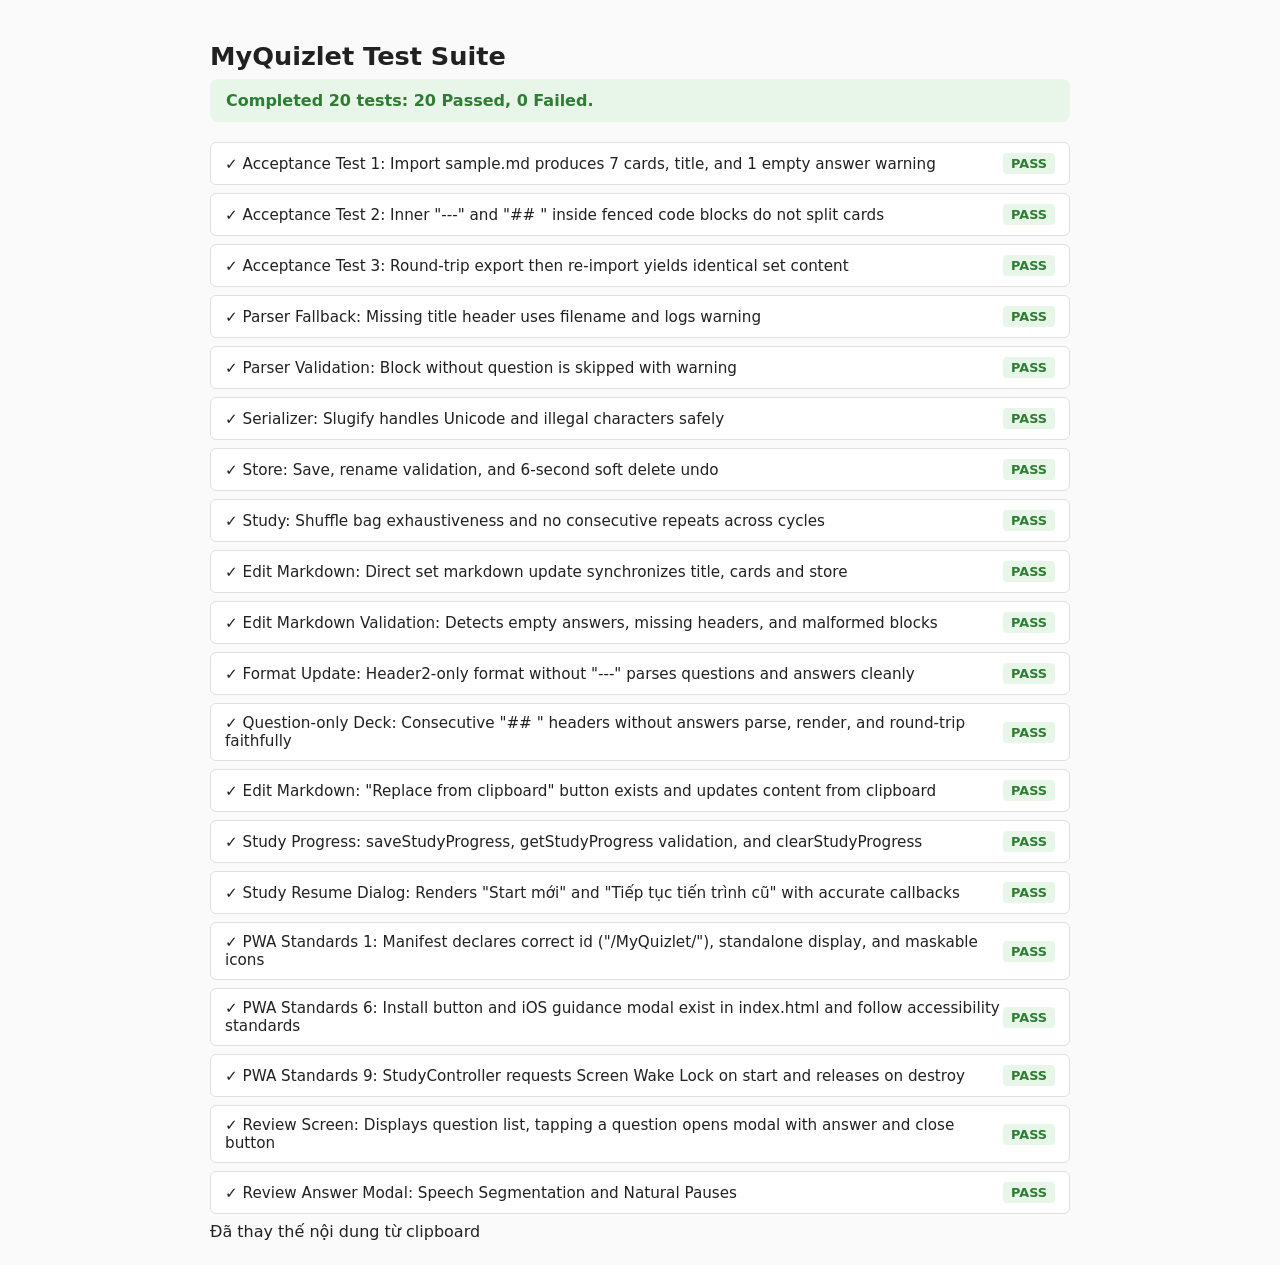
==== tests.html @ 28ef2c7e "feat: add interactive english pronunciation practice tool with web speech api integration" ====
<!DOCTYPE html>
<html lang="en">
<head>
  <meta charset="utf-8" />
  <title>MyQuizlet — Automated Unit & Acceptance Tests</title>
  <style>
    body {
      font-family: system-ui, -apple-system, BlinkMacSystemFont, "Segoe UI", Roboto, sans-serif;
      padding: 24px;
      background: #FAFAFA;
      color: #212121;
      max-width: 860px;
      margin: 0 auto;
    }
    h1 {
      font-size: 1.6rem;
      margin-bottom: 8px;
    }
    .summary {
      padding: 12px 16px;
      border-radius: 8px;
      font-weight: bold;
      margin-bottom: 20px;
    }
    .summary.pass {
      background: #E8F5E9;
      color: #2E7D32;
    }
    .summary.fail {
      background: #FFEBEE;
      color: #C62828;
    }
    .test-case {
      padding: 10px 14px;
      border-radius: 6px;
      background: #FFF;
      border: 1px solid #E0E0E0;
      margin-bottom: 8px;
      display: flex;
      align-items: center;
      justify-content: space-between;
    }
    .test-name {
      font-size: 0.95rem;
    }
    .badge {
      font-size: 0.8rem;
      font-weight: 700;
      padding: 3px 8px;
      border-radius: 4px;
    }
    .badge.pass {
      background: #E8F5E9;
      color: #2E7D32;
    }
    .badge.fail {
      background: #FFEBEE;
      color: #C62828;
    }
    .err-msg {
      color: #C62828;
      font-size: 0.85rem;
      margin-top: 4px;
      font-family: monospace;
    }
  </style>
</head>
<body>
  <h1>MyQuizlet Test Suite</h1>
  <div id="summary" class="summary">Running tests...</div>
  <div id="results"></div>

  <script src="vendor/marked.min.js"></script>
  <script src="vendor/purify.min.js"></script>
  <script src="vendor/highlight.min.js"></script>

  <script type="module">
    import { parseMarkdownSet } from './js/parser.js';
    import { serializeSet, slugify } from './js/serializer.js';
    import { store } from './js/store.js';
    import { renderCardFaceHTML } from './js/render.js';
    import { ui, parseSpeechSegments } from './js/ui.js';
    import { StudyController } from './js/study.js';
    import { App } from './js/main.js';

    const resultsContainer = document.getElementById('results');
    const summaryEl = document.getElementById('summary');
    let passed = 0;
    let failed = 0;

    async function runTest(name, fn) {
      const item = document.createElement('div');
      item.className = 'test-case';
      try {
        await fn();
        passed++;
        item.innerHTML = `<span class="test-name">✓ ${name}</span><span class="badge pass">PASS</span>`;
      } catch (err) {
        failed++;
        console.error(`[FAIL] ${name}:`, err);
        item.innerHTML = `<div><span class="test-name">✗ ${name}</span><div class="err-msg">${err.message}</div></div><span class="badge fail">FAIL</span>`;
      }
      resultsContainer.appendChild(item);
    }

    async function main() {
      // 1. Fetch sample.md
      const resp = await fetch('samples/sample.md');
      const sampleText = await resp.text();

      // Test 1: Acceptance test 1 - sample.md parse count, title, and warning
      await runTest('Acceptance Test 1: Import sample.md produces 7 cards, title, and 1 empty answer warning', () => {
        const { set, warnings } = parseMarkdownSet(sampleText, 'sample.md');
        console.assert(set.title === 'Swift & Web Development Mastery', `Expected title 'Swift & Web Development Mastery', got '${set.title}'`);
        console.assert(set.cards.length === 7, `Expected 7 cards, got ${set.cards.length}`);
        console.assert(warnings.length === 1, `Expected exactly 1 warning, got ${warnings.length}`);
        console.assert(warnings[0].includes('empty answer') || warnings[0].includes('đáp án trống'), `Expected empty answer warning, got ${warnings[0]}`);
      });

      // Test 2: Acceptance test 2 - Fenced code with '---' and '## ' does not split card
      await runTest('Acceptance Test 2: Inner "---" and "## " inside fenced code blocks do not split cards', () => {
        const { set } = parseMarkdownSet(sampleText, 'sample.md');
        const codeCard = set.cards.find(c => c.q.includes('nested separators'));
        console.assert(Boolean(codeCard), 'Could not find card with nested separators');
        console.assert(codeCard.a.includes('```markdown'), 'Answer should contain fenced code block');
        console.assert(codeCard.a.includes('let separator = "---"'), 'Answer should contain code body');
        console.assert(codeCard.a.includes('## not a question'), 'Answer should contain ## not a question inside fence');
      });

      // Test 3: Acceptance test 3 - Round trip parse(serialize(parse(x))) deep equals parse(x)
      await runTest('Acceptance Test 3: Round-trip export then re-import yields identical set content', () => {
        const first = parseMarkdownSet(sampleText, 'sample.md');
        const serialized = serializeSet(first.set);
        const second = parseMarkdownSet(serialized, 'sample.md');

        console.assert(first.set.title === second.set.title, 'Titles must match after round trip');
        console.assert(first.set.cards.length === second.set.cards.length, 'Card counts must match');
        for (let i = 0; i < first.set.cards.length; i++) {
          console.assert(first.set.cards[i].q === second.set.cards[i].q, `Question ${i} mismatch`);
          console.assert(first.set.cards[i].a === second.set.cards[i].a, `Answer ${i} mismatch`);
        }
      });

      // Test 4: Missing title fallback to filename
      await runTest('Parser Fallback: Missing title header uses filename and logs warning', () => {
        const raw = `## Question 1\nAnswer 1\n---`;
        const { set, warnings } = parseMarkdownSet(raw, 'Biology-101.md');
        console.assert(set.title === 'Biology-101', `Expected 'Biology-101', got '${set.title}'`);
        console.assert(warnings.length > 0, 'Should warn about missing title');
      });

      // Test 5: Empty block without question skipped
      await runTest('Parser Validation: Block without question is skipped with warning', () => {
        const raw = `---\n# Test Deck\n---\nJust some random text without question\n---\n## Valid Q\nValid A\n---`;
        const { set, warnings } = parseMarkdownSet(raw);
        console.assert(set.cards.length === 1, `Expected 1 card, got ${set.cards.length}`);
        console.assert(warnings.some(w => w.includes('Skipped') || w.includes('bỏ qua')), 'Should warn about skipped block');
      });

      // Test 6: Slugify safety
      await runTest('Serializer: Slugify handles Unicode and illegal characters safely', () => {
        const slug = slugify('Ôn tập Swift / iOS : Level 1?');
        console.assert(!/[\\/:*?"<>|]/.test(slug), 'Slug must not contain illegal chars');
        console.assert(slug.includes('Ôn-tập-Swift'), `Slug expected Unicode support, got ${slug}`);
      });

      // Test 7: Store save, rename, and delete with undo
      await runTest('Store: Save, rename validation, and 6-second soft delete undo', () => {
        const testSet = {
          id: 'test-set-123',
          title: 'Initial Title',
          allowAnswer: true,
          cards: [{ id: 'c1', q: 'Q1', a: 'A1' }]
        };
        store.saveSet(testSet);
        const retrieved = store.getSet('test-set-123');
        console.assert(retrieved && retrieved.title === 'Initial Title', 'Save set failed');

        // Rename
        store.renameSet('test-set-123', 'Updated Title');
        console.assert(store.getSet('test-set-123').title === 'Updated Title', 'Rename failed');

        // Rename validation (empty rejected)
        let rejected = false;
        try {
          store.renameSet('test-set-123', '   ');
        } catch {
          rejected = true;
        }
        console.assert(rejected, 'Empty title should be rejected');

        // Delete with undo
        const delRes = store.deleteSet('test-set-123');
        console.assert(!store.getSet('test-set-123'), 'Set should be deleted from storage');
        const restored = store.undoDelete();
        console.assert(restored && restored.id === 'test-set-123', 'Undo delete should restore set');
        console.assert(Boolean(store.getSet('test-set-123')), 'Restored set must exist in storage');

        // Cleanup
        store.deleteSet('test-set-123');
        delRes.cancelUndo();
      });

      // Test 8: Shuffle bag logic (all cards seen before repeat)
      await runTest('Study: Shuffle bag exhaustiveness and no consecutive repeats across cycles', () => {
        const n = 5;
        const indices = Array.from({ length: n }, (_, i) => i);
        const seen = new Set();
        // simulate bag
        const bag = [...indices];
        for (let i = 0; i < n; i++) {
          const card = bag.pop();
          seen.add(card);
        }
        console.assert(seen.size === n, 'All cards must be drawn in one cycle');
      });

      // Test 9: Edit Full Set Markdown Workflow
      await runTest('Edit Markdown: Direct set markdown update synchronizes title, cards and store', () => {
        const setId = 'test-edit-md-set';
        const initialSet = {
          id: setId,
          title: 'Initial Subject',
          allowAnswer: true,
          cards: [
            { id: 'c1', q: 'Original Q1', a: 'Original A1' },
            { id: 'c2', q: 'Original Q2', a: 'Original A2' }
          ]
        };
        store.saveSet(initialSet);

        // 1. Serialize current set to Markdown
        const exportedMd = serializeSet(initialSet);
        console.assert(exportedMd.includes('# Initial Subject'), 'Serialized Markdown must contain initial title');

        // 2. User edits markdown: changes title, modifies Q1, adds Q3 with code fence
        const editedMd = exportedMd
          .replace('# Initial Subject', '# Advanced Algorithms')
          .replace('Original Q1', 'Updated Graph Q1')
          + `\n## New DFS Question\n\n\`\`\`swift\nfunc dfs() {}\n\`\`\`\n---`;

        // 3. Parse updated markdown
        const { set: parsed, warnings } = parseMarkdownSet(editedMd, initialSet.title);
        console.assert(parsed.title === 'Advanced Algorithms', `Expected title 'Advanced Algorithms', got '${parsed.title}'`);
        console.assert(parsed.cards.length === 3, `Expected 3 cards after editing, got ${parsed.cards.length}`);

        // 4. Save back into store
        const targetSet = store.getSet(setId);
        targetSet.title = parsed.title;
        targetSet.cards = parsed.cards;
        targetSet.updatedAt = Date.now();
        store.saveSet(targetSet);

        // 5. Verify store state
        const stored = store.getSet(setId);
        console.assert(stored.title === 'Advanced Algorithms', 'Stored title must match edited title');
        console.assert(stored.cards.length === 3, 'Stored card count must match edited count');
        console.assert(stored.cards[0].q === 'Updated Graph Q1', 'First question must be updated');
        console.assert(stored.cards[2].q === 'New DFS Question', 'Third question must be present');
        console.assert(stored.cards[2].a.includes('```swift'), 'Third card answer must preserve code block');

        // Cleanup
        store.deleteSet(setId);
      });

      // Test 10: Edit Markdown live validation & warnings
      await runTest('Edit Markdown Validation: Detects empty answers, missing headers, and malformed blocks', () => {
        const malformedMd = `---\n# Incomplete Set\n---\n## Question with empty answer\n\n---\nBlock without question\n---`;
        const { set: parsed, warnings } = parseMarkdownSet(malformedMd);
        console.assert(parsed.cards.length === 1, 'Only 1 valid card should be recognized');
        console.assert(warnings.length >= 2, `Expected at least 2 warnings, got ${warnings.length}`);
        console.assert(warnings.some(w => w.includes('empty answer') || w.includes('đáp án trống')), 'Warning for empty answer expected');
        console.assert(warnings.some(w => w.includes('Skipped') || w.includes('bỏ qua')), 'Warning for skipped block expected');
      });

      // Test 11: Header2-only format without '---' card separators
      await runTest('Format Update: Header2-only format without "---" parses questions and answers cleanly', () => {
        const noDashesMd = `# Vocabulary Deck

## Ephemeral
Lasting for a very short time.

## Serendipity
The occurrence of events by chance in a happy or beneficial way.

## Code Example
Here is how to write Markdown:
\`\`\`markdown
## Not a question
Just code
\`\`\`

## Ubiquitous
Present, appearing, or found everywhere.`;

        const { set, warnings } = parseMarkdownSet(noDashesMd);
        console.assert(set.title === 'Vocabulary Deck', `Expected 'Vocabulary Deck', got '${set.title}'`);
        console.assert(set.cards.length === 4, `Expected 4 cards, got ${set.cards.length}`);
        console.assert(set.cards[0].q === 'Ephemeral', `Expected 'Ephemeral', got '${set.cards[0].q}'`);
        console.assert(set.cards[0].a === 'Lasting for a very short time.', `Unexpected answer 0: '${set.cards[0].a}'`);
        console.assert(set.cards[2].q === 'Code Example', `Expected 'Code Example', got '${set.cards[2].q}'`);
        console.assert(set.cards[2].a.includes('## Not a question'), 'Code block should preserve inner ##');
        console.assert(set.cards[3].q === 'Ubiquitous', `Expected 'Ubiquitous', got '${set.cards[3].q}'`);
        console.assert(warnings.length === 0, `Expected 0 warnings, got ${warnings.length}`);

        // Also test serializeSet on this deck
        const exported = serializeSet(set);
        console.assert(!exported.includes('---'), 'Exported markdown must not contain "---" separators');
        console.assert(exported.includes('# Vocabulary Deck'), 'Exported markdown must contain title');
        console.assert(exported.includes('## Ephemeral'), 'Exported markdown must contain questions');
      });

      // Test 12: Header2-only questions without pre-existing answers
      await runTest('Question-only Deck: Consecutive "## " headers without answers parse, render, and round-trip faithfully', () => {
        const questionOnlyMd = `# Technical Interview Checklist

## What is the event loop in JavaScript?
## How does prototypal inheritance differ from classical inheritance?
## Explain Closures and provide a memory leak scenario
## What are Microtasks vs Macrotasks?
## What is the Virtual DOM and how does reconciliation work?`;

        const { set, warnings } = parseMarkdownSet(questionOnlyMd, 'Tech-Interview.md');
        console.assert(set.title === 'Technical Interview Checklist', `Expected title 'Technical Interview Checklist', got '${set.title}'`);
        console.assert(set.cards.length === 5, `Expected 5 cards, got ${set.cards.length}`);
        
        // All cards should have q populated and a === ''
        for (let i = 0; i < set.cards.length; i++) {
          console.assert(Boolean(set.cards[i].q), `Card ${i} should have a question`);
          console.assert(set.cards[i].a === '', `Card ${i} should have an empty answer string`);
        }
        console.assert(warnings.length === 5, `Expected 5 informational empty-answer warnings, got ${warnings.length}`);

        // Verify face rendering
        const frontHtml = renderCardFaceHTML(set.cards[0], 'q');
        console.assert(frontHtml.includes('event loop'), 'Front face must contain question content');

        const backHtml = renderCardFaceHTML(set.cards[0], 'a');
        console.assert(backHtml.includes('empty-answer-placeholder'), 'Back face must render placeholder container');
        console.assert(backHtml.includes('empty-answer-title'), 'Back face must render placeholder title');

        // Verify serialization round-trip
        const exported = serializeSet(set);
        console.assert(exported.includes('# Technical Interview Checklist'), 'Exported markdown must contain deck title');
        console.assert(exported.includes('## What is the event loop in JavaScript?'), 'Exported markdown must contain card 1');
        console.assert(exported.includes('## What are Microtasks vs Macrotasks?'), 'Exported markdown must contain card 4');

        const reimported = parseMarkdownSet(exported, 'Tech-Interview.md');
        console.assert(reimported.set.cards.length === 5, `Round-trip card count should be 5, got ${reimported.set.cards.length}`);
        for (let i = 0; i < 5; i++) {
          console.assert(reimported.set.cards[i].q === set.cards[i].q, `Question ${i} mismatch after round-trip`);
          console.assert(reimported.set.cards[i].a === '', `Answer ${i} should remain empty after round-trip`);
        }

        // Verify storage
        store.saveSet(set);
        const stored = store.getSet(set.id);
        console.assert(stored && stored.cards.length === 5, 'Stored set must contain all 5 question-only cards');
        store.deleteSet(set.id);
      });

      // Test 13: Edit Markdown Dialog 'Replace from clipboard' button test
      await runTest('Edit Markdown: "Replace from clipboard" button exists and updates content from clipboard', async () => {
        const testSet = {
          id: 'test-clipboard-set',
          title: 'Initial Title',
          cards: [{ id: 'c1', q: 'Initial Question', a: 'Initial Answer' }]
        };

        // Mock navigator.clipboard
        const originalClipboard = navigator.clipboard;
        const clipboardMockText = `# New Clipboard Deck\n\n## Clipboard Q1\nClipboard A1\n\n## Clipboard Q2\nClipboard A2`;
        Object.defineProperty(navigator, 'clipboard', {
          value: {
            readText: async () => clipboardMockText
          },
          configurable: true,
          writable: true
        });

        ui.showEditMarkdownDialog({
          set: testSet,
          onSave: () => {}
        });

        const dialog = document.querySelector('.edit-markdown-dialog');
        console.assert(Boolean(dialog), 'Dialog should be appended to body');

        const clipboardBtn = dialog.querySelector('#edit-md-btn-clipboard');
        console.assert(Boolean(clipboardBtn), 'Replace from clipboard button must exist');
        console.assert(clipboardBtn.textContent.includes('Replace from clipboard'), 'Button text must contain "Replace from clipboard"');

        const textarea = dialog.querySelector('#edit-md-textarea');
        console.assert(textarea.value.includes('Initial Question'), 'Initial content must be present in textarea');

        // Click clipboard button
        clipboardBtn.click();

        // Wait a tick for async readText
        await new Promise(resolve => setTimeout(resolve, 60));

        console.assert(textarea.value === clipboardMockText, 'Textarea value should be replaced with clipboard content');

        const countChip = dialog.querySelector('#edit-md-count-chip');
        console.assert(countChip.textContent.includes('2'), `Count chip should show 2 cards, got: ${countChip.textContent}`);

        // Cleanup dialog
        dialog.querySelector('#edit-md-close-btn').click();

        // Restore clipboard
        Object.defineProperty(navigator, 'clipboard', {
          value: originalClipboard,
          configurable: true,
          writable: true
        });
      });

      // Test 14: Study Progress Store Persistence
      await runTest('Study Progress: saveStudyProgress, getStudyProgress validation, and clearStudyProgress', () => {
        const testSet = {
          id: 'test-progress-store-set',
          title: 'Store Progress Deck',
          cards: [
            { id: '1', q: 'Q1', a: 'A1' },
            { id: '2', q: 'Q2', a: 'A2' },
            { id: '3', q: 'Q3', a: 'A3' },
            { id: '4', q: 'Q4', a: 'A4' },
            { id: '5', q: 'Q5', a: 'A5' }
          ]
        };
        store.saveSet(testSet);

        const progress = {
          cardOrder: [4, 2, 0, 1, 3],
          currentIndex: 2,
          totalCards: 5
        };
        store.saveStudyProgress(testSet.id, progress);

        const loaded = store.getStudyProgress(testSet.id);
        console.assert(Boolean(loaded), 'Saved progress must be retrieved from store');
        console.assert(loaded.currentIndex === 2, `Expected currentIndex 2, got ${loaded.currentIndex}`);
        console.assert(loaded.totalCards === 5, `Expected totalCards 5, got ${loaded.totalCards}`);
        console.assert(JSON.stringify(loaded.cardOrder) === JSON.stringify([4, 2, 0, 1, 3]), 'Card order must match exactly');

        // Test invalidation when set card count is altered
        const modifiedSet = { ...testSet, cards: [...testSet.cards, { id: '6', q: 'Q6', a: 'A6' }] };
        store.saveSet(modifiedSet);
        const outOfSync = store.getStudyProgress(testSet.id);
        console.assert(outOfSync === null, 'Out of sync progress must be automatically invalidated and return null');

        // Re-save with 5 cards and test clearStudyProgress
        store.saveSet(testSet);
        store.saveStudyProgress(testSet.id, progress);
        store.clearStudyProgress(testSet.id);
        console.assert(store.getStudyProgress(testSet.id) === null, 'Cleared progress must return null');

        store.deleteSet(testSet.id);
      });

      // Test 15: Study Resume Dialog and Controller State Restoration
      await runTest('Study Resume Dialog: Renders "Start mới" and "Tiếp tục tiến trình cũ" with accurate callbacks', async () => {
        const testSet = {
          id: 'test-resume-dialog-set',
          title: 'Resume Dialog Test Deck',
          cards: Array.from({ length: 10 }, (_, i) => ({ id: `card-${i}`, q: `Question ${i + 1}`, a: `Answer ${i + 1}` }))
        };
        store.saveSet(testSet);

        const savedProgress = {
          cardOrder: [9, 8, 7, 6, 5, 4, 3, 2, 1, 0],
          currentIndex: 4, // 5th card seen (5/10)
          totalCards: 10
        };
        store.saveStudyProgress(testSet.id, savedProgress);

        let resumeCalled = false;
        let restartCalled = false;

        ui.showStudyResumeDialog({
          set: testSet,
          progress: savedProgress,
          onResume: () => { resumeCalled = true; },
          onRestart: () => { restartCalled = true; },
          onCancel: () => {}
        });

        const dialog = document.querySelector('.study-resume-dialog');
        console.assert(Boolean(dialog), 'Study resume dialog should be rendered in DOM');

        const continueBtn = dialog.querySelector('#resume-btn-continue');
        const restartBtn = dialog.querySelector('#resume-btn-restart');
        console.assert(Boolean(continueBtn), 'Continue previous progress button must exist');
        console.assert(Boolean(restartBtn), 'Start fresh button must exist');

        console.assert(continueBtn.textContent.includes('5/10') || continueBtn.textContent.includes('5 / 10'), `Continue button must include "5/10", got: ${continueBtn.textContent}`);
        console.assert(restartBtn.textContent.includes('Start mới') || restartBtn.textContent.includes('Start new'), `Restart button must include "Start mới", got: ${restartBtn.textContent}`);

        // Click continue button
        continueBtn.click();
        console.assert(resumeCalled === true, 'onResume callback must be fired when clicking continue');

        // Verify StudyController restores exact state when resume: true
        const dummyContainer = document.createElement('div');
        const controller = new StudyController({
          container: dummyContainer,
          onBack: () => {},
          onShowSnackbar: () => {}
        });

        controller.start(testSet.id, { resume: true });
        console.assert(controller.currentIndex === 4, `Controller currentIndex should be 4, got ${controller.currentIndex}`);
        console.assert(controller.cardOrder[4] === 5, `Controller cardOrder at index 4 should be 5, got ${controller.cardOrder[4]}`);

        controller.destroy();
        store.deleteSet(testSet.id);
      });

      // Test 16: PWA Standard 1 - Web App Manifest Specification
      await runTest('PWA Standards 1: Manifest declares correct id ("/MyQuizlet/"), standalone display, and maskable icons', async () => {
        const resp = await fetch('manifest.webmanifest');
        const manifest = await resp.json();
        console.assert(manifest.id === '/MyQuizlet/', `Expected manifest.id '/MyQuizlet/', got '${manifest.id}'`);
        console.assert(manifest.display === 'standalone', `Expected display 'standalone', got '${manifest.display}'`);
        console.assert(manifest.scope === './', `Expected scope './', got '${manifest.scope}'`);
        console.assert(manifest.orientation === 'portrait', `Expected orientation 'portrait', got '${manifest.orientation}'`);
        const hasMaskable = manifest.icons.some(i => i.purpose && i.purpose.includes('maskable'));
        console.assert(hasMaskable, 'Manifest must contain at least one maskable icon');
      });

      // Test 17: PWA Standard 6 - Install Button & iOS Safari Guidance Modal Pattern
      await runTest('PWA Standards 6: Install button and iOS guidance modal exist in index.html and follow accessibility standards', async () => {
        const resp = await fetch('index.html');
        const htmlText = await resp.text();
        const doc = new DOMParser().parseFromString(htmlText, 'text/html');

        const btnInstall = doc.getElementById('btnInstall');
        console.assert(Boolean(btnInstall), 'Install button #btnInstall must exist in index.html');
        console.assert(btnInstall.classList.contains('hidden'), 'Install button must have "hidden" class by default in index.html');

        const iosModal = doc.getElementById('iosInstallModal');
        console.assert(Boolean(iosModal), 'iOS install modal #iosInstallModal must exist in index.html');
        console.assert(iosModal.getAttribute('role') === 'dialog', 'iOS modal must have role="dialog"');
        console.assert(iosModal.getAttribute('aria-modal') === 'true', 'iOS modal must have aria-modal="true"');

        const btnClose = doc.getElementById('btnCloseIosModal');
        const btnGotIt = doc.getElementById('btnGotItIos');
        console.assert(Boolean(btnClose), 'Close button #btnCloseIosModal must exist in index.html');
        console.assert(Boolean(btnGotIt), 'Got it button #btnGotItIos must exist in index.html');
      });

      // Test 18: PWA Standard 9 - Screen Wake Lock API in Study Controller
      await runTest('PWA Standards 9: StudyController requests Screen Wake Lock on start and releases on destroy', async () => {
        let wakeLockRequested = false;
        let wakeLockReleased = false;

        const originalWakeLock = navigator.wakeLock;
        Object.defineProperty(navigator, 'wakeLock', {
          value: {
            request: async (type) => {
              if (type === 'screen') wakeLockRequested = true;
              return {
                release: async () => {
                  wakeLockReleased = true;
                },
                addEventListener: () => {}
              };
            }
          },
          configurable: true,
          writable: true
        });

        const testSet = {
          id: 'test-wake-lock-set',
          title: 'Wake Lock Deck',
          cards: [{ id: '1', q: 'Q1', a: 'A1' }]
        };
        store.saveSet(testSet);

        const dummyContainer = document.createElement('div');
        const controller = new StudyController({
          container: dummyContainer,
          onBack: () => {},
          onShowSnackbar: () => {}
        });

        controller.start(testSet.id);
        console.assert(wakeLockRequested === true, 'StudyController must request Screen Wake Lock on start');

        controller.destroy();
        console.assert(wakeLockReleased === true, 'StudyController must release Screen Wake Lock on destroy');

        store.deleteSet(testSet.id);

        Object.defineProperty(navigator, 'wakeLock', {
          value: originalWakeLock,
          configurable: true,
          writable: true
        });
      });

      // Test 19: Review Screen Question Modal Behavior
      await runTest('Review Screen: Displays question list, tapping a question opens modal with answer and close button', async () => {
        const testReviewSet = {
          id: 'test-review-set-modal',
          title: 'Review Modal Deck',
          cards: [
            { id: 'rev-c1', q: 'Câu hỏi 1?', a: 'Đáp án chi tiết 1' },
            { id: 'rev-c2', q: 'Câu hỏi 2?', a: 'Đáp án chi tiết 2' },
            { id: 'rev-c3', q: 'Câu hỏi 3?', a: 'Đáp án chi tiết 3' }
          ]
        };
        store.saveSet(testReviewSet);

        // Render review using App
        const app = new App();
        app.mainContainer = document.createElement('main');
        app.appBar = document.createElement('header');
        app.appBar.innerHTML = `
          <button id="app-back-btn"></button>
          <span id="app-title"></span>
        `;
        document.body.appendChild(app.mainContainer);

        app.renderReview(testReviewSet.id);

        const items = app.mainContainer.querySelectorAll('.review-question-item');
        console.assert(items.length === 3, `Expected 3 review items, found ${items.length}`);

        // Verify sequence number and eye icon are removed from question item
        console.assert(items[0].querySelector('.review-q-num') === null, 'Question item should not have sequence number');
        console.assert(items[0].querySelector('.review-q-action') === null, 'Question item should not have eye icon action');
        console.assert(items[0].querySelector('svg') === null, 'Question item should not have any svg eye icon');

        // Verify review study button exists, has icon, and only has icon (no text)
        const studyBtn = app.mainContainer.querySelector('#review-study-btn');
        console.assert(Boolean(studyBtn), 'Review screen must have study button');
        console.assert(Boolean(studyBtn.querySelector('svg')), 'Review study button must have svg icon');
        console.assert(studyBtn.querySelector('span') === null, 'Review study button must only have icon (no text)');
        console.assert(studyBtn.textContent.trim() === '', 'Review study button must have empty text content');

        // Initially no review answer modal dialog in DOM
        console.assert(document.querySelector('.review-answer-dialog') === null, 'No modal dialog initially');

        // Tap item 1 -> opens modal dialog
        items[0].click();
        const dialog1 = document.querySelector('.review-answer-dialog');
        console.assert(Boolean(dialog1), 'Review answer dialog should be appended to body');
        console.assert(dialog1.open === true, 'Dialog should be open');

        const title1 = dialog1.querySelector('.review-modal-title');
        console.assert(Boolean(title1), 'Modal header title should exist');

        // Verify question text is NOT shown in modal
        console.assert(!dialog1.textContent.includes('Câu hỏi 1?'), 'Modal should not display the question text');

        // Verify no extra inner container for answer
        console.assert(dialog1.querySelector('.review-modal-answer-body') === null, 'Should not have an extra inner container for answer');

        const aBody1 = dialog1.querySelector('.review-modal-scroll-body');
        console.assert(aBody1 && aBody1.textContent.includes('Đáp án chi tiết 1'), 'Modal scroll body should contain answer 1');

        // Verify Speech VN, Close, and Speech EN buttons exist in action row
        const btnVn = dialog1.querySelector('#review-modal-btn-speech-vn');
        const closeBtn = dialog1.querySelector('#review-modal-btn-close');
        const btnEn = dialog1.querySelector('#review-modal-btn-speech-en');

        console.assert(Boolean(btnVn), 'Modal must have Speech VN button on left');
        console.assert(Boolean(closeBtn), 'Modal must have Close button in center');
        console.assert(Boolean(btnEn), 'Modal must have Speech EN button on right');

        // Verify speaker icon and flag for VN
        console.assert(Boolean(btnVn.querySelector('.speech-icon-speaker')), 'Speech VN button must have speaker icon');
        console.assert(btnVn.querySelector('.speech-flag') && btnVn.querySelector('.speech-flag').textContent.includes('🇻🇳'), 'Speech VN button must have Vietnamese flag 🇻🇳');

        // Verify speaker icon and flag for EN
        console.assert(Boolean(btnEn.querySelector('.speech-icon-speaker')), 'Speech EN button must have speaker icon');
        console.assert(btnEn.querySelector('.speech-flag') && btnEn.querySelector('.speech-flag').textContent.includes('🇺🇸'), 'Speech EN button must have US flag 🇺🇸');

        // Test Speech Synthesis invocation
        let spokenUtterance = null;
        let cancelCalled = false;
        const originalSpeechSynth = window.speechSynthesis;
        const mockSynth = {
          speaking: false,
          cancel: () => { cancelCalled = true; },
          speak: (utt) => { spokenUtterance = utt; },
          getVoices: () => []
        };
        Object.defineProperty(window, 'speechSynthesis', {
          value: mockSynth,
          configurable: true,
          writable: true
        });

        // Click Speech VN
        btnVn.click();
        console.assert(spokenUtterance !== null, 'Speech VN should trigger speechSynthesis.speak');
        console.assert(spokenUtterance.lang === 'vi-VN', `Expected lang vi-VN, got ${spokenUtterance && spokenUtterance.lang}`);
        console.assert(spokenUtterance.text.includes('Đáp án chi tiết 1'), 'Spoken text must contain answer text');

        console.assert(spokenUtterance.rate === 0.9, `Expected rate 0.9, got ${spokenUtterance && spokenUtterance.rate}`);

        // Click Speech EN
        spokenUtterance = null;
        btnEn.click();
        console.assert(spokenUtterance !== null, 'Speech EN should trigger speechSynthesis.speak');
        console.assert(spokenUtterance.lang === 'en-US', `Expected lang en-US, got ${spokenUtterance && spokenUtterance.lang}`);
        console.assert(spokenUtterance.rate === 0.9, `Expected rate 0.9, got ${spokenUtterance && spokenUtterance.rate}`);

        // Restore SpeechSynthesis
        Object.defineProperty(window, 'speechSynthesis', {
          value: originalSpeechSynth,
          configurable: true,
          writable: true
        });

        // Tap bottom close button -> modal closes and is removed
        closeBtn.click();
        console.assert(document.querySelector('.review-answer-dialog') === null, 'Dialog should be closed and removed after clicking close button');

        // Tap item 2 -> opens modal with answer 2
        items[1].click();
        const dialog2 = document.querySelector('.review-answer-dialog');
        console.assert(Boolean(dialog2), 'Dialog 2 should be appended to body');
        console.assert(!dialog2.textContent.includes('Câu hỏi 2?'), 'Dialog 2 should not display question 2 text');
        console.assert(dialog2.querySelector('.review-modal-answer-body') === null, 'Dialog 2 should not have extra inner container');
        const aBody2 = dialog2.querySelector('.review-modal-scroll-body');
        console.assert(aBody2 && aBody2.textContent.includes('Đáp án chi tiết 2'), 'Modal scroll body should contain answer 2');

        // Close dialog 2 via close button
        dialog2.querySelector('#review-modal-btn-close').click();
        console.assert(document.querySelector('.review-answer-dialog') === null, 'Dialog 2 should be removed');

        // Cleanup
        document.body.removeChild(app.mainContainer);
        store.deleteSet(testReviewSet.id);
      });

      // 20. Speech Segmentation and Pauses (Comma 0.2s, Period 0.5s, Quotes 0.2s)
      await runTest('Review Answer Modal: Speech Segmentation and Natural Pauses', async () => {
        // Test 1: Comma separation (0.2s / 200ms) and period (0.5s / 500ms)
        const commaText = 'Cô ấy mỉm cười, vẫy tay chào.';
        const commaSegs = parseSpeechSegments(commaText);
        console.assert(commaSegs.length === 2, `Expected 2 segments for comma text, got ${commaSegs.length}`);
        console.assert(commaSegs[0].text === 'Cô ấy mỉm cười', `Expected 'Cô ấy mỉm cười', got '${commaSegs[0].text}'`);
        console.assert(commaSegs[0].pauseAfter === 200, `Expected 200ms pause after comma, got ${commaSegs[0].pauseAfter}`);
        console.assert(commaSegs[1].text === 'vẫy tay chào', `Expected 'vẫy tay chào', got '${commaSegs[1].text}'`);
        console.assert(commaSegs[1].pauseAfter === 500, `Expected 500ms pause after period, got ${commaSegs[1].pauseAfter}`);

        // Test 2: Double quotes "" separation (0.2s / 200ms pause)
        const quoteText = 'Trước khi đi, anh ấy nói: "Tôi sẽ quay lại sớm", rồi mỉm cười.';
        const quoteSegs = parseSpeechSegments(quoteText);
        console.assert(quoteSegs.length >= 4, `Expected at least 4 segments for quote text, got ${quoteSegs.length}`);
        console.assert(quoteSegs[0].text === 'Trước khi đi', `Expected segment 0 'Trước khi đi', got '${quoteSegs[0].text}'`);
        console.assert(quoteSegs[0].pauseAfter === 200, `Expected 200ms for comma, got ${quoteSegs[0].pauseAfter}`);
        
        const quoteSeg = quoteSegs.find(s => s.text === 'Tôi sẽ quay lại sớm');
        console.assert(Boolean(quoteSeg), 'Quoted content must be an isolated segment');
        console.assert(quoteSeg.pauseAfter === 200, `Quoted segment should pause 200ms, got ${quoteSeg && quoteSeg.pauseAfter}`);

        // Test 3: Standalone quoted word
        const wordQuote = 'Từ "algorithm" có nghĩa là thuật toán.';
        const wordSegs = parseSpeechSegments(wordQuote);
        console.assert(wordSegs.some(s => s.text === 'algorithm' && s.pauseAfter === 200), 'Quoted word "algorithm" must be separated with 200ms pause');

        // Test 4: Decimal and thousands number protection
        const numText = 'Pi là 3.14, dân số là 1,000 người.';
        const numSegs = parseSpeechSegments(numText);
        console.assert(numSegs.length === 2, `Expected 2 segments, got ${numSegs.length}`);
        console.assert(numSegs[0].text.includes('3.14'), 'Decimal point in 3.14 must not be split');
        console.assert(numSegs[1].text.includes('1,000'), 'Thousands comma in 1,000 must not be split');
      });

      // Update Summary
      summaryEl.textContent = `Completed ${passed + failed} tests: ${passed} Passed, ${failed} Failed.`;
      summaryEl.className = failed === 0 ? 'summary pass' : 'summary fail';
    }

    main();
  </script>
</body>
</html>
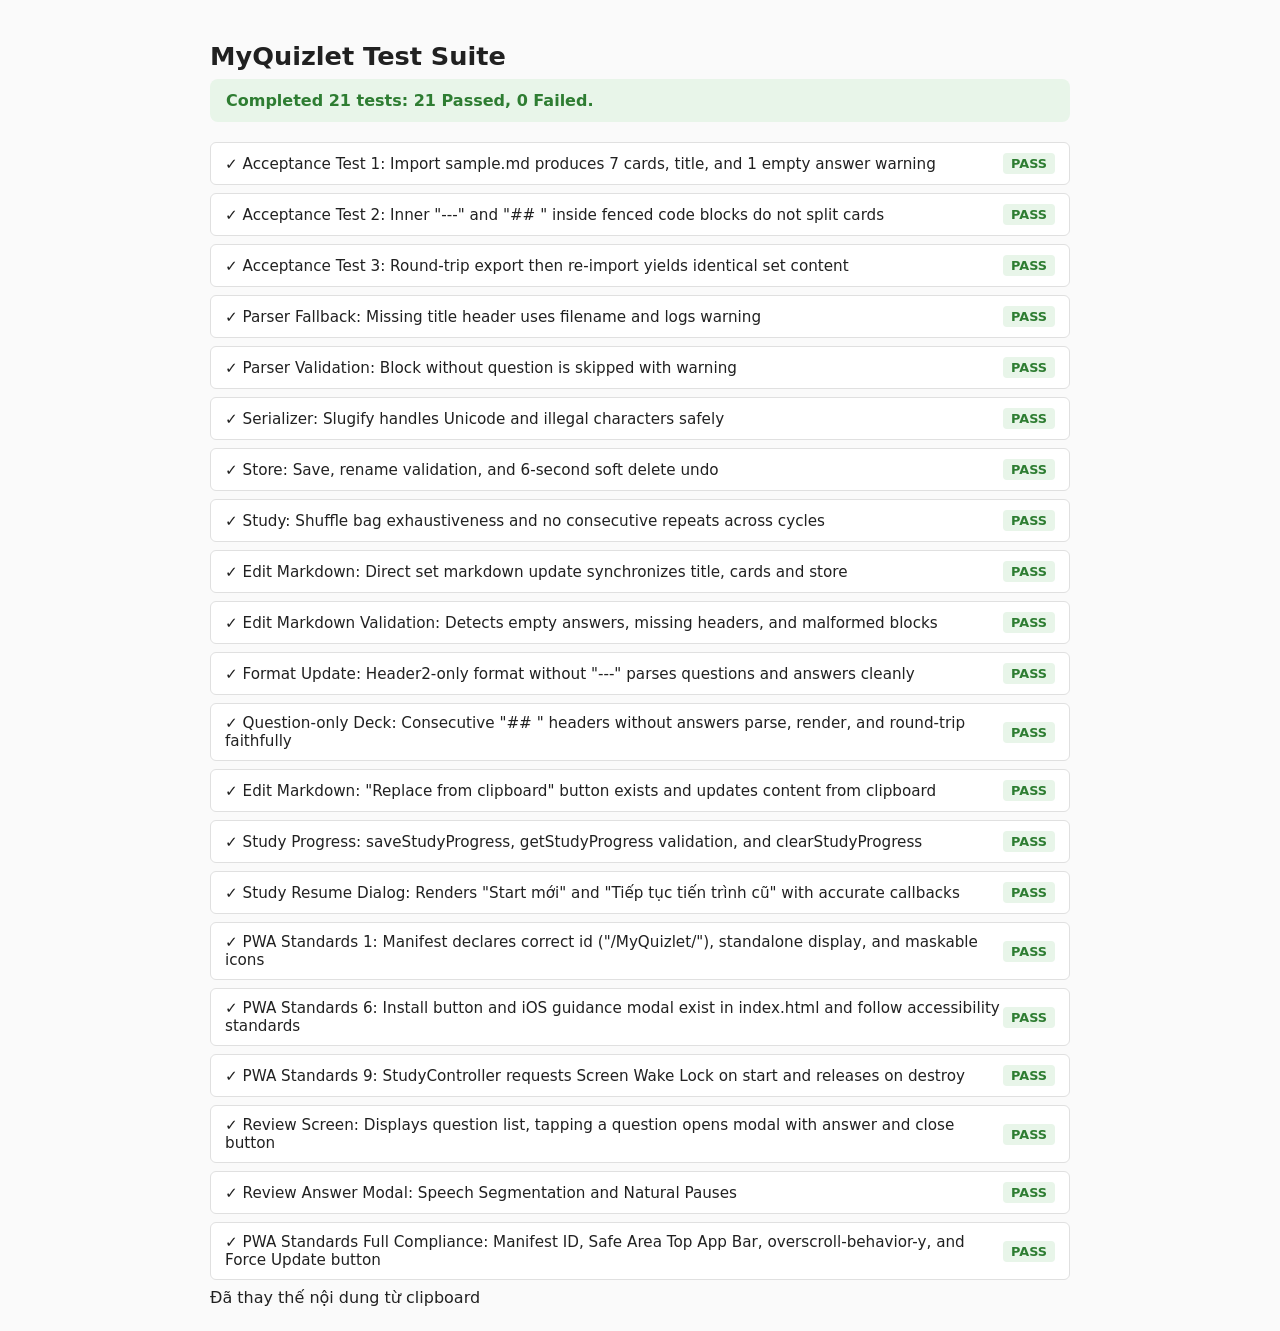
==== commit 0aa350fe: "feat: implement PWA force update button and service worker update flow" ====
--- a/tests.html
+++ b/tests.html
@@ -670,13 +670,15 @@
         console.assert(Boolean(closeBtn), 'Modal must have Close button in center');
         console.assert(Boolean(btnEn), 'Modal must have Speech EN button on right');
 
-        // Verify speaker icon and flag for VN
+        // Verify speaker icon and flag for VN (without text VN)
         console.assert(Boolean(btnVn.querySelector('.speech-icon-speaker')), 'Speech VN button must have speaker icon');
         console.assert(btnVn.querySelector('.speech-flag') && btnVn.querySelector('.speech-flag').textContent.includes('🇻🇳'), 'Speech VN button must have Vietnamese flag 🇻🇳');
-
-        // Verify speaker icon and flag for EN
+        console.assert(!btnVn.textContent.includes('VN'), 'Speech VN button must not contain text VN');
+
+        // Verify speaker icon and flag for EN (without text EN)
         console.assert(Boolean(btnEn.querySelector('.speech-icon-speaker')), 'Speech EN button must have speaker icon');
         console.assert(btnEn.querySelector('.speech-flag') && btnEn.querySelector('.speech-flag').textContent.includes('🇺🇸'), 'Speech EN button must have US flag 🇺🇸');
+        console.assert(!btnEn.textContent.includes('EN'), 'Speech EN button must not contain text EN');
 
         // Test Speech Synthesis invocation
         let spokenUtterance = null;
@@ -700,14 +702,16 @@
         console.assert(spokenUtterance.lang === 'vi-VN', `Expected lang vi-VN, got ${spokenUtterance && spokenUtterance.lang}`);
         console.assert(spokenUtterance.text.includes('Đáp án chi tiết 1'), 'Spoken text must contain answer text');
 
-        console.assert(spokenUtterance.rate === 0.9, `Expected rate 0.9, got ${spokenUtterance && spokenUtterance.rate}`);
+        console.assert(spokenUtterance.rate === 0.88, `Expected rate 0.88, got ${spokenUtterance && spokenUtterance.rate}`);
+        console.assert(spokenUtterance.pitch === 0.75, `Expected deep pitch 0.75, got ${spokenUtterance && spokenUtterance.pitch}`);
 
         // Click Speech EN
         spokenUtterance = null;
         btnEn.click();
         console.assert(spokenUtterance !== null, 'Speech EN should trigger speechSynthesis.speak');
         console.assert(spokenUtterance.lang === 'en-US', `Expected lang en-US, got ${spokenUtterance && spokenUtterance.lang}`);
-        console.assert(spokenUtterance.rate === 0.9, `Expected rate 0.9, got ${spokenUtterance && spokenUtterance.rate}`);
+        console.assert(spokenUtterance.rate === 0.88, `Expected rate 0.88, got ${spokenUtterance && spokenUtterance.rate}`);
+        console.assert(spokenUtterance.pitch === 0.75, `Expected deep pitch 0.75, got ${spokenUtterance && spokenUtterance.pitch}`);
 
         // Restore SpeechSynthesis
         Object.defineProperty(window, 'speechSynthesis', {
@@ -738,32 +742,32 @@
         store.deleteSet(testReviewSet.id);
       });
 
-      // 20. Speech Segmentation and Pauses (Comma 0.2s, Period 0.5s, Quotes 0.2s)
+      // 20. Speech Segmentation and Pauses (Comma 0.1s, Period 0.3s, Quotes 0.1s)
       await runTest('Review Answer Modal: Speech Segmentation and Natural Pauses', async () => {
-        // Test 1: Comma separation (0.2s / 200ms) and period (0.5s / 500ms)
+        // Test 1: Comma separation (0.1s / 100ms) and period (0.3s / 300ms)
         const commaText = 'Cô ấy mỉm cười, vẫy tay chào.';
         const commaSegs = parseSpeechSegments(commaText);
         console.assert(commaSegs.length === 2, `Expected 2 segments for comma text, got ${commaSegs.length}`);
         console.assert(commaSegs[0].text === 'Cô ấy mỉm cười', `Expected 'Cô ấy mỉm cười', got '${commaSegs[0].text}'`);
-        console.assert(commaSegs[0].pauseAfter === 200, `Expected 200ms pause after comma, got ${commaSegs[0].pauseAfter}`);
+        console.assert(commaSegs[0].pauseAfter === 100, `Expected 100ms pause after comma, got ${commaSegs[0].pauseAfter}`);
         console.assert(commaSegs[1].text === 'vẫy tay chào', `Expected 'vẫy tay chào', got '${commaSegs[1].text}'`);
-        console.assert(commaSegs[1].pauseAfter === 500, `Expected 500ms pause after period, got ${commaSegs[1].pauseAfter}`);
-
-        // Test 2: Double quotes "" separation (0.2s / 200ms pause)
+        console.assert(commaSegs[1].pauseAfter === 300, `Expected 300ms pause after period, got ${commaSegs[1].pauseAfter}`);
+
+        // Test 2: Double quotes "" separation (0.1s / 100ms pause)
         const quoteText = 'Trước khi đi, anh ấy nói: "Tôi sẽ quay lại sớm", rồi mỉm cười.';
         const quoteSegs = parseSpeechSegments(quoteText);
         console.assert(quoteSegs.length >= 4, `Expected at least 4 segments for quote text, got ${quoteSegs.length}`);
         console.assert(quoteSegs[0].text === 'Trước khi đi', `Expected segment 0 'Trước khi đi', got '${quoteSegs[0].text}'`);
-        console.assert(quoteSegs[0].pauseAfter === 200, `Expected 200ms for comma, got ${quoteSegs[0].pauseAfter}`);
+        console.assert(quoteSegs[0].pauseAfter === 100, `Expected 100ms for comma, got ${quoteSegs[0].pauseAfter}`);
         
         const quoteSeg = quoteSegs.find(s => s.text === 'Tôi sẽ quay lại sớm');
         console.assert(Boolean(quoteSeg), 'Quoted content must be an isolated segment');
-        console.assert(quoteSeg.pauseAfter === 200, `Quoted segment should pause 200ms, got ${quoteSeg && quoteSeg.pauseAfter}`);
+        console.assert(quoteSeg.pauseAfter === 100, `Quoted segment should pause 100ms, got ${quoteSeg && quoteSeg.pauseAfter}`);
 
         // Test 3: Standalone quoted word
         const wordQuote = 'Từ "algorithm" có nghĩa là thuật toán.';
         const wordSegs = parseSpeechSegments(wordQuote);
-        console.assert(wordSegs.some(s => s.text === 'algorithm' && s.pauseAfter === 200), 'Quoted word "algorithm" must be separated with 200ms pause');
+        console.assert(wordSegs.some(s => s.text === 'algorithm' && s.pauseAfter === 100), 'Quoted word "algorithm" must be separated with 100ms pause');
 
         // Test 4: Decimal and thousands number protection
         const numText = 'Pi là 3.14, dân số là 1,000 người.';
@@ -773,6 +777,31 @@
         console.assert(numSegs[1].text.includes('1,000'), 'Thousands comma in 1,000 must not be split');
       });
 
+      // 21. PWA Standards Compliance (Manifest ID, Force Update button, overscroll-behavior-y, Safe Area Insets)
+      await runTest('PWA Standards Full Compliance: Manifest ID, Safe Area Top App Bar, overscroll-behavior-y, and Force Update button', async () => {
+        // Check manifest.webmanifest
+        const manifestResp = await fetch('manifest.webmanifest');
+        const manifest = await manifestResp.json();
+        console.assert(manifest.id === '/MyQuizlet/', `Manifest id must be '/MyQuizlet/', got '${manifest.id}'`);
+        console.assert(manifest.scope === './', `Manifest scope must be './', got '${manifest.scope}'`);
+        console.assert(manifest.display === 'standalone', 'Manifest display must be standalone');
+
+        // Check index.html elements
+        const htmlResp = await fetch('index.html');
+        const htmlText = await htmlResp.text();
+        const doc = new DOMParser().parseFromString(htmlText, 'text/html');
+
+        const btnUpdate = doc.getElementById('btnUpdateApp');
+        console.assert(Boolean(btnUpdate), 'Update button #btnUpdateApp must exist in index.html (PWA Standard 6.D)');
+        console.assert(btnUpdate.classList.contains('hidden'), 'Update button must have "hidden" class by default');
+
+        // Check app.css for overscroll-behavior-y and Safe Area Top App Bar
+        const cssResp = await fetch('css/app.css');
+        const cssText = await cssResp.text();
+        console.assert(cssText.includes('overscroll-behavior-y: none'), 'css/app.css must disable pull-to-refresh with overscroll-behavior-y: none (PWA Standard 6.D)');
+        console.assert(cssText.includes('height: calc(56px + var(--sat))'), 'css/app.css must size top app bar with safe area inset height (PWA Standard 2)');
+      });
+
       // Update Summary
       summaryEl.textContent = `Completed ${passed + failed} tests: ${passed} Passed, ${failed} Failed.`;
       summaryEl.className = failed === 0 ? 'summary pass' : 'summary fail';
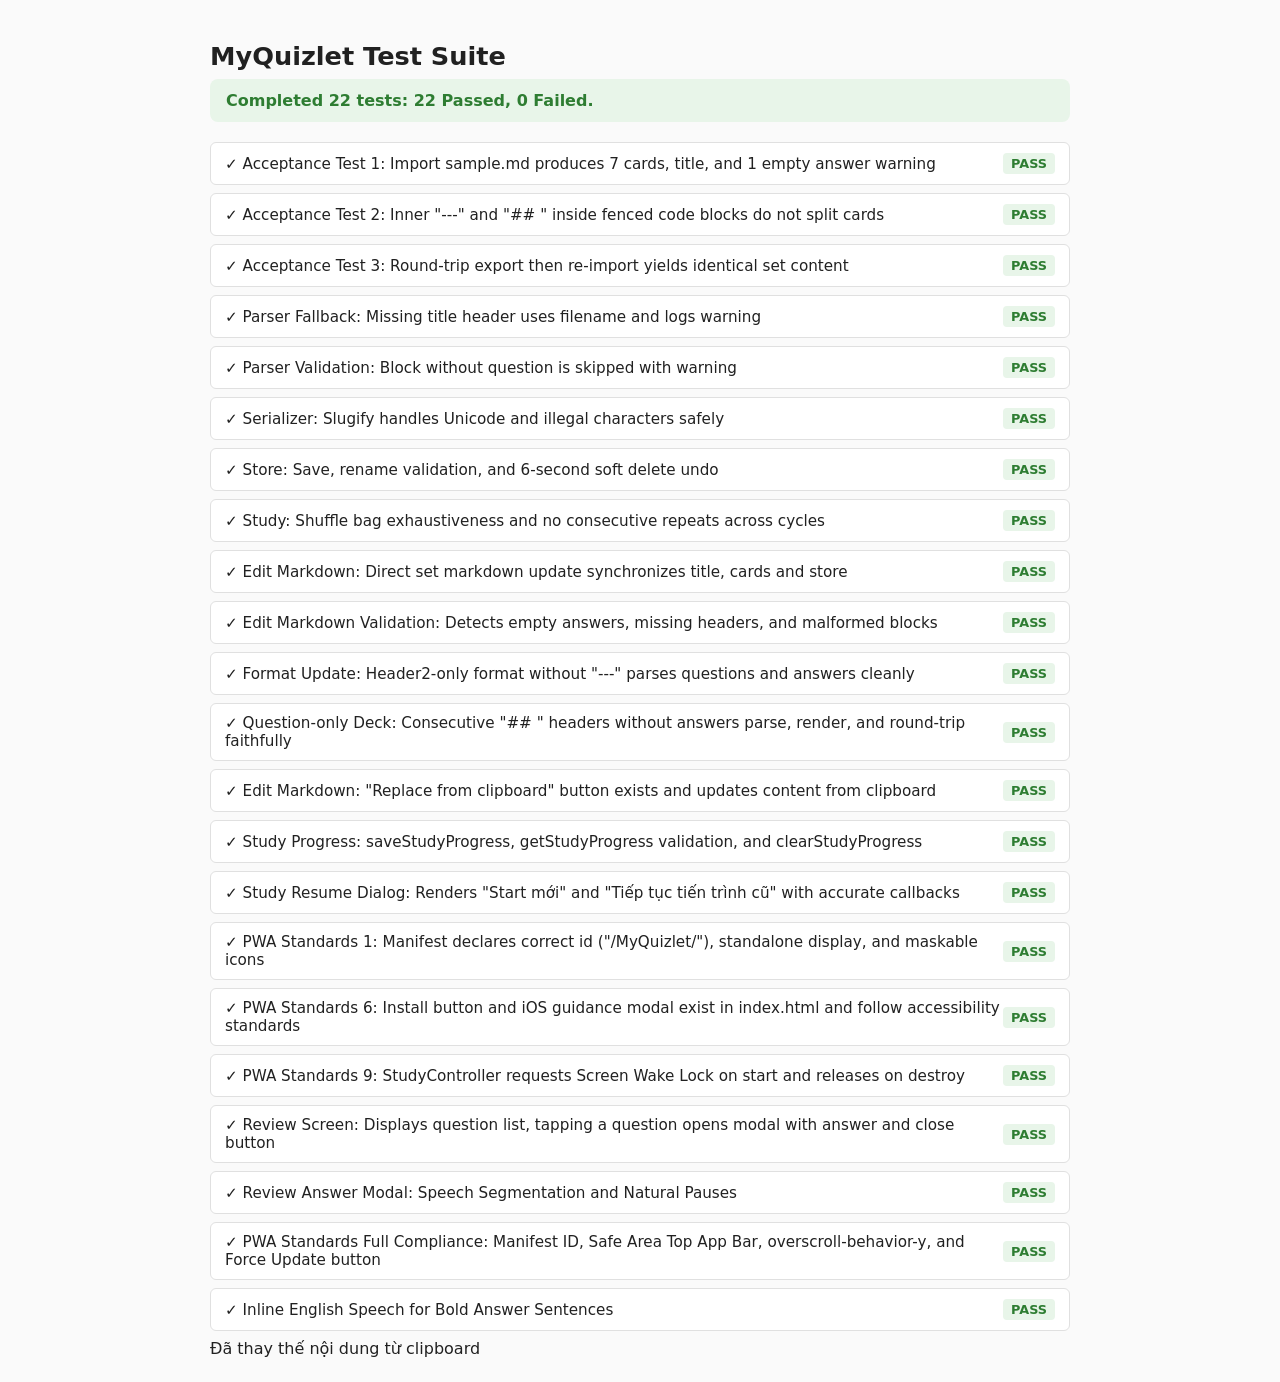
==== commit 835aec25: "feat: add inline speech pronunciation for bold terms in flashcard answers" ====
--- a/tests.html
+++ b/tests.html
@@ -1,281 +1,445 @@
-<!DOCTYPE html>
+<!doctype html>
 <html lang="en">
-<head>
-  <meta charset="utf-8" />
-  <title>MyQuizlet — Automated Unit & Acceptance Tests</title>
-  <style>
-    body {
-      font-family: system-ui, -apple-system, BlinkMacSystemFont, "Segoe UI", Roboto, sans-serif;
-      padding: 24px;
-      background: #FAFAFA;
-      color: #212121;
-      max-width: 860px;
-      margin: 0 auto;
-    }
-    h1 {
-      font-size: 1.6rem;
-      margin-bottom: 8px;
-    }
-    .summary {
-      padding: 12px 16px;
-      border-radius: 8px;
-      font-weight: bold;
-      margin-bottom: 20px;
-    }
-    .summary.pass {
-      background: #E8F5E9;
-      color: #2E7D32;
-    }
-    .summary.fail {
-      background: #FFEBEE;
-      color: #C62828;
-    }
-    .test-case {
-      padding: 10px 14px;
-      border-radius: 6px;
-      background: #FFF;
-      border: 1px solid #E0E0E0;
-      margin-bottom: 8px;
-      display: flex;
-      align-items: center;
-      justify-content: space-between;
-    }
-    .test-name {
-      font-size: 0.95rem;
-    }
-    .badge {
-      font-size: 0.8rem;
-      font-weight: 700;
-      padding: 3px 8px;
-      border-radius: 4px;
-    }
-    .badge.pass {
-      background: #E8F5E9;
-      color: #2E7D32;
-    }
-    .badge.fail {
-      background: #FFEBEE;
-      color: #C62828;
-    }
-    .err-msg {
-      color: #C62828;
-      font-size: 0.85rem;
-      margin-top: 4px;
-      font-family: monospace;
-    }
-  </style>
-</head>
-<body>
-  <h1>MyQuizlet Test Suite</h1>
-  <div id="summary" class="summary">Running tests...</div>
-  <div id="results"></div>
-
-  <script src="vendor/marked.min.js"></script>
-  <script src="vendor/purify.min.js"></script>
-  <script src="vendor/highlight.min.js"></script>
-
-  <script type="module">
-    import { parseMarkdownSet } from './js/parser.js';
-    import { serializeSet, slugify } from './js/serializer.js';
-    import { store } from './js/store.js';
-    import { renderCardFaceHTML } from './js/render.js';
-    import { ui, parseSpeechSegments } from './js/ui.js';
-    import { StudyController } from './js/study.js';
-    import { App } from './js/main.js';
-
-    const resultsContainer = document.getElementById('results');
-    const summaryEl = document.getElementById('summary');
-    let passed = 0;
-    let failed = 0;
-
-    async function runTest(name, fn) {
-      const item = document.createElement('div');
-      item.className = 'test-case';
-      try {
-        await fn();
-        passed++;
-        item.innerHTML = `<span class="test-name">✓ ${name}</span><span class="badge pass">PASS</span>`;
-      } catch (err) {
-        failed++;
-        console.error(`[FAIL] ${name}:`, err);
-        item.innerHTML = `<div><span class="test-name">✗ ${name}</span><div class="err-msg">${err.message}</div></div><span class="badge fail">FAIL</span>`;
+  <head>
+    <meta charset="utf-8" />
+    <title>MyQuizlet — Automated Unit & Acceptance Tests</title>
+    <style>
+      body {
+        font-family:
+          system-ui,
+          -apple-system,
+          BlinkMacSystemFont,
+          "Segoe UI",
+          Roboto,
+          sans-serif;
+        padding: 24px;
+        background: #fafafa;
+        color: #212121;
+        max-width: 860px;
+        margin: 0 auto;
       }
-      resultsContainer.appendChild(item);
-    }
-
-    async function main() {
-      // 1. Fetch sample.md
-      const resp = await fetch('samples/sample.md');
-      const sampleText = await resp.text();
-
-      // Test 1: Acceptance test 1 - sample.md parse count, title, and warning
-      await runTest('Acceptance Test 1: Import sample.md produces 7 cards, title, and 1 empty answer warning', () => {
-        const { set, warnings } = parseMarkdownSet(sampleText, 'sample.md');
-        console.assert(set.title === 'Swift & Web Development Mastery', `Expected title 'Swift & Web Development Mastery', got '${set.title}'`);
-        console.assert(set.cards.length === 7, `Expected 7 cards, got ${set.cards.length}`);
-        console.assert(warnings.length === 1, `Expected exactly 1 warning, got ${warnings.length}`);
-        console.assert(warnings[0].includes('empty answer') || warnings[0].includes('đáp án trống'), `Expected empty answer warning, got ${warnings[0]}`);
-      });
-
-      // Test 2: Acceptance test 2 - Fenced code with '---' and '## ' does not split card
-      await runTest('Acceptance Test 2: Inner "---" and "## " inside fenced code blocks do not split cards', () => {
-        const { set } = parseMarkdownSet(sampleText, 'sample.md');
-        const codeCard = set.cards.find(c => c.q.includes('nested separators'));
-        console.assert(Boolean(codeCard), 'Could not find card with nested separators');
-        console.assert(codeCard.a.includes('```markdown'), 'Answer should contain fenced code block');
-        console.assert(codeCard.a.includes('let separator = "---"'), 'Answer should contain code body');
-        console.assert(codeCard.a.includes('## not a question'), 'Answer should contain ## not a question inside fence');
-      });
-
-      // Test 3: Acceptance test 3 - Round trip parse(serialize(parse(x))) deep equals parse(x)
-      await runTest('Acceptance Test 3: Round-trip export then re-import yields identical set content', () => {
-        const first = parseMarkdownSet(sampleText, 'sample.md');
-        const serialized = serializeSet(first.set);
-        const second = parseMarkdownSet(serialized, 'sample.md');
-
-        console.assert(first.set.title === second.set.title, 'Titles must match after round trip');
-        console.assert(first.set.cards.length === second.set.cards.length, 'Card counts must match');
-        for (let i = 0; i < first.set.cards.length; i++) {
-          console.assert(first.set.cards[i].q === second.set.cards[i].q, `Question ${i} mismatch`);
-          console.assert(first.set.cards[i].a === second.set.cards[i].a, `Answer ${i} mismatch`);
+      h1 {
+        font-size: 1.6rem;
+        margin-bottom: 8px;
+      }
+      .summary {
+        padding: 12px 16px;
+        border-radius: 8px;
+        font-weight: bold;
+        margin-bottom: 20px;
+      }
+      .summary.pass {
+        background: #e8f5e9;
+        color: #2e7d32;
+      }
+      .summary.fail {
+        background: #ffebee;
+        color: #c62828;
+      }
+      .test-case {
+        padding: 10px 14px;
+        border-radius: 6px;
+        background: #fff;
+        border: 1px solid #e0e0e0;
+        margin-bottom: 8px;
+        display: flex;
+        align-items: center;
+        justify-content: space-between;
+      }
+      .test-name {
+        font-size: 0.95rem;
+      }
+      .badge {
+        font-size: 0.8rem;
+        font-weight: 700;
+        padding: 3px 8px;
+        border-radius: 4px;
+      }
+      .badge.pass {
+        background: #e8f5e9;
+        color: #2e7d32;
+      }
+      .badge.fail {
+        background: #ffebee;
+        color: #c62828;
+      }
+      .err-msg {
+        color: #c62828;
+        font-size: 0.85rem;
+        margin-top: 4px;
+        font-family: monospace;
+      }
+    </style>
+  </head>
+  <body>
+    <h1>MyQuizlet Test Suite</h1>
+    <div id="summary" class="summary">Running tests...</div>
+    <div id="results"></div>
+
+    <script src="vendor/marked.min.js"></script>
+    <script src="vendor/purify.min.js"></script>
+    <script src="vendor/highlight.min.js"></script>
+
+    <script type="module">
+      import { parseMarkdownSet } from "./js/parser.js";
+      import { serializeSet, slugify } from "./js/serializer.js";
+      import { store } from "./js/store.js";
+      import { renderCardFaceHTML } from "./js/render.js";
+      import {
+        ui,
+        parseSpeechSegments,
+        stopSpeech,
+        playInlineSpeech,
+      } from "./js/ui.js";
+      import { StudyController } from "./js/study.js";
+      import { App } from "./js/main.js";
+
+      const resultsContainer = document.getElementById("results");
+      const summaryEl = document.getElementById("summary");
+      let passed = 0;
+      let failed = 0;
+
+      async function runTest(name, fn) {
+        const item = document.createElement("div");
+        item.className = "test-case";
+        try {
+          await fn();
+          passed++;
+          item.innerHTML = `<span class="test-name">✓ ${name}</span><span class="badge pass">PASS</span>`;
+        } catch (err) {
+          failed++;
+          console.error(`[FAIL] ${name}:`, err);
+          item.innerHTML = `<div><span class="test-name">✗ ${name}</span><div class="err-msg">${err.message}</div></div><span class="badge fail">FAIL</span>`;
         }
-      });
-
-      // Test 4: Missing title fallback to filename
-      await runTest('Parser Fallback: Missing title header uses filename and logs warning', () => {
-        const raw = `## Question 1\nAnswer 1\n---`;
-        const { set, warnings } = parseMarkdownSet(raw, 'Biology-101.md');
-        console.assert(set.title === 'Biology-101', `Expected 'Biology-101', got '${set.title}'`);
-        console.assert(warnings.length > 0, 'Should warn about missing title');
-      });
-
-      // Test 5: Empty block without question skipped
-      await runTest('Parser Validation: Block without question is skipped with warning', () => {
-        const raw = `---\n# Test Deck\n---\nJust some random text without question\n---\n## Valid Q\nValid A\n---`;
-        const { set, warnings } = parseMarkdownSet(raw);
-        console.assert(set.cards.length === 1, `Expected 1 card, got ${set.cards.length}`);
-        console.assert(warnings.some(w => w.includes('Skipped') || w.includes('bỏ qua')), 'Should warn about skipped block');
-      });
-
-      // Test 6: Slugify safety
-      await runTest('Serializer: Slugify handles Unicode and illegal characters safely', () => {
-        const slug = slugify('Ôn tập Swift / iOS : Level 1?');
-        console.assert(!/[\\/:*?"<>|]/.test(slug), 'Slug must not contain illegal chars');
-        console.assert(slug.includes('Ôn-tập-Swift'), `Slug expected Unicode support, got ${slug}`);
-      });
-
-      // Test 7: Store save, rename, and delete with undo
-      await runTest('Store: Save, rename validation, and 6-second soft delete undo', () => {
-        const testSet = {
-          id: 'test-set-123',
-          title: 'Initial Title',
-          allowAnswer: true,
-          cards: [{ id: 'c1', q: 'Q1', a: 'A1' }]
-        };
-        store.saveSet(testSet);
-        const retrieved = store.getSet('test-set-123');
-        console.assert(retrieved && retrieved.title === 'Initial Title', 'Save set failed');
-
-        // Rename
-        store.renameSet('test-set-123', 'Updated Title');
-        console.assert(store.getSet('test-set-123').title === 'Updated Title', 'Rename failed');
-
-        // Rename validation (empty rejected)
-        let rejected = false;
-        try {
-          store.renameSet('test-set-123', '   ');
-        } catch {
-          rejected = true;
-        }
-        console.assert(rejected, 'Empty title should be rejected');
-
-        // Delete with undo
-        const delRes = store.deleteSet('test-set-123');
-        console.assert(!store.getSet('test-set-123'), 'Set should be deleted from storage');
-        const restored = store.undoDelete();
-        console.assert(restored && restored.id === 'test-set-123', 'Undo delete should restore set');
-        console.assert(Boolean(store.getSet('test-set-123')), 'Restored set must exist in storage');
-
-        // Cleanup
-        store.deleteSet('test-set-123');
-        delRes.cancelUndo();
-      });
-
-      // Test 8: Shuffle bag logic (all cards seen before repeat)
-      await runTest('Study: Shuffle bag exhaustiveness and no consecutive repeats across cycles', () => {
-        const n = 5;
-        const indices = Array.from({ length: n }, (_, i) => i);
-        const seen = new Set();
-        // simulate bag
-        const bag = [...indices];
-        for (let i = 0; i < n; i++) {
-          const card = bag.pop();
-          seen.add(card);
-        }
-        console.assert(seen.size === n, 'All cards must be drawn in one cycle');
-      });
-
-      // Test 9: Edit Full Set Markdown Workflow
-      await runTest('Edit Markdown: Direct set markdown update synchronizes title, cards and store', () => {
-        const setId = 'test-edit-md-set';
-        const initialSet = {
-          id: setId,
-          title: 'Initial Subject',
-          allowAnswer: true,
-          cards: [
-            { id: 'c1', q: 'Original Q1', a: 'Original A1' },
-            { id: 'c2', q: 'Original Q2', a: 'Original A2' }
-          ]
-        };
-        store.saveSet(initialSet);
-
-        // 1. Serialize current set to Markdown
-        const exportedMd = serializeSet(initialSet);
-        console.assert(exportedMd.includes('# Initial Subject'), 'Serialized Markdown must contain initial title');
-
-        // 2. User edits markdown: changes title, modifies Q1, adds Q3 with code fence
-        const editedMd = exportedMd
-          .replace('# Initial Subject', '# Advanced Algorithms')
-          .replace('Original Q1', 'Updated Graph Q1')
-          + `\n## New DFS Question\n\n\`\`\`swift\nfunc dfs() {}\n\`\`\`\n---`;
-
-        // 3. Parse updated markdown
-        const { set: parsed, warnings } = parseMarkdownSet(editedMd, initialSet.title);
-        console.assert(parsed.title === 'Advanced Algorithms', `Expected title 'Advanced Algorithms', got '${parsed.title}'`);
-        console.assert(parsed.cards.length === 3, `Expected 3 cards after editing, got ${parsed.cards.length}`);
-
-        // 4. Save back into store
-        const targetSet = store.getSet(setId);
-        targetSet.title = parsed.title;
-        targetSet.cards = parsed.cards;
-        targetSet.updatedAt = Date.now();
-        store.saveSet(targetSet);
-
-        // 5. Verify store state
-        const stored = store.getSet(setId);
-        console.assert(stored.title === 'Advanced Algorithms', 'Stored title must match edited title');
-        console.assert(stored.cards.length === 3, 'Stored card count must match edited count');
-        console.assert(stored.cards[0].q === 'Updated Graph Q1', 'First question must be updated');
-        console.assert(stored.cards[2].q === 'New DFS Question', 'Third question must be present');
-        console.assert(stored.cards[2].a.includes('```swift'), 'Third card answer must preserve code block');
-
-        // Cleanup
-        store.deleteSet(setId);
-      });
-
-      // Test 10: Edit Markdown live validation & warnings
-      await runTest('Edit Markdown Validation: Detects empty answers, missing headers, and malformed blocks', () => {
-        const malformedMd = `---\n# Incomplete Set\n---\n## Question with empty answer\n\n---\nBlock without question\n---`;
-        const { set: parsed, warnings } = parseMarkdownSet(malformedMd);
-        console.assert(parsed.cards.length === 1, 'Only 1 valid card should be recognized');
-        console.assert(warnings.length >= 2, `Expected at least 2 warnings, got ${warnings.length}`);
-        console.assert(warnings.some(w => w.includes('empty answer') || w.includes('đáp án trống')), 'Warning for empty answer expected');
-        console.assert(warnings.some(w => w.includes('Skipped') || w.includes('bỏ qua')), 'Warning for skipped block expected');
-      });
-
-      // Test 11: Header2-only format without '---' card separators
-      await runTest('Format Update: Header2-only format without "---" parses questions and answers cleanly', () => {
-        const noDashesMd = `# Vocabulary Deck
+        resultsContainer.appendChild(item);
+      }
+
+      async function main() {
+        // 1. Fetch sample.md
+        const resp = await fetch("samples/sample.md");
+        const sampleText = await resp.text();
+
+        // Test 1: Acceptance test 1 - sample.md parse count, title, and warning
+        await runTest(
+          "Acceptance Test 1: Import sample.md produces 7 cards, title, and 1 empty answer warning",
+          () => {
+            const { set, warnings } = parseMarkdownSet(sampleText, "sample.md");
+            console.assert(
+              set.title === "Swift & Web Development Mastery",
+              `Expected title 'Swift & Web Development Mastery', got '${set.title}'`,
+            );
+            console.assert(
+              set.cards.length === 7,
+              `Expected 7 cards, got ${set.cards.length}`,
+            );
+            console.assert(
+              warnings.length === 1,
+              `Expected exactly 1 warning, got ${warnings.length}`,
+            );
+            console.assert(
+              warnings[0].includes("empty answer") ||
+                warnings[0].includes("đáp án trống"),
+              `Expected empty answer warning, got ${warnings[0]}`,
+            );
+          },
+        );
+
+        // Test 2: Acceptance test 2 - Fenced code with '---' and '## ' does not split card
+        await runTest(
+          'Acceptance Test 2: Inner "---" and "## " inside fenced code blocks do not split cards',
+          () => {
+            const { set } = parseMarkdownSet(sampleText, "sample.md");
+            const codeCard = set.cards.find((c) =>
+              c.q.includes("nested separators"),
+            );
+            console.assert(
+              Boolean(codeCard),
+              "Could not find card with nested separators",
+            );
+            console.assert(
+              codeCard.a.includes("```markdown"),
+              "Answer should contain fenced code block",
+            );
+            console.assert(
+              codeCard.a.includes('let separator = "---"'),
+              "Answer should contain code body",
+            );
+            console.assert(
+              codeCard.a.includes("## not a question"),
+              "Answer should contain ## not a question inside fence",
+            );
+          },
+        );
+
+        // Test 3: Acceptance test 3 - Round trip parse(serialize(parse(x))) deep equals parse(x)
+        await runTest(
+          "Acceptance Test 3: Round-trip export then re-import yields identical set content",
+          () => {
+            const first = parseMarkdownSet(sampleText, "sample.md");
+            const serialized = serializeSet(first.set);
+            const second = parseMarkdownSet(serialized, "sample.md");
+
+            console.assert(
+              first.set.title === second.set.title,
+              "Titles must match after round trip",
+            );
+            console.assert(
+              first.set.cards.length === second.set.cards.length,
+              "Card counts must match",
+            );
+            for (let i = 0; i < first.set.cards.length; i++) {
+              console.assert(
+                first.set.cards[i].q === second.set.cards[i].q,
+                `Question ${i} mismatch`,
+              );
+              console.assert(
+                first.set.cards[i].a === second.set.cards[i].a,
+                `Answer ${i} mismatch`,
+              );
+            }
+          },
+        );
+
+        // Test 4: Missing title fallback to filename
+        await runTest(
+          "Parser Fallback: Missing title header uses filename and logs warning",
+          () => {
+            const raw = `## Question 1\nAnswer 1\n---`;
+            const { set, warnings } = parseMarkdownSet(raw, "Biology-101.md");
+            console.assert(
+              set.title === "Biology-101",
+              `Expected 'Biology-101', got '${set.title}'`,
+            );
+            console.assert(
+              warnings.length > 0,
+              "Should warn about missing title",
+            );
+          },
+        );
+
+        // Test 5: Empty block without question skipped
+        await runTest(
+          "Parser Validation: Block without question is skipped with warning",
+          () => {
+            const raw = `---\n# Test Deck\n---\nJust some random text without question\n---\n## Valid Q\nValid A\n---`;
+            const { set, warnings } = parseMarkdownSet(raw);
+            console.assert(
+              set.cards.length === 1,
+              `Expected 1 card, got ${set.cards.length}`,
+            );
+            console.assert(
+              warnings.some(
+                (w) => w.includes("Skipped") || w.includes("bỏ qua"),
+              ),
+              "Should warn about skipped block",
+            );
+          },
+        );
+
+        // Test 6: Slugify safety
+        await runTest(
+          "Serializer: Slugify handles Unicode and illegal characters safely",
+          () => {
+            const slug = slugify("Ôn tập Swift / iOS : Level 1?");
+            console.assert(
+              !/[\\/:*?"<>|]/.test(slug),
+              "Slug must not contain illegal chars",
+            );
+            console.assert(
+              slug.includes("Ôn-tập-Swift"),
+              `Slug expected Unicode support, got ${slug}`,
+            );
+          },
+        );
+
+        // Test 7: Store save, rename, and delete with undo
+        await runTest(
+          "Store: Save, rename validation, and 6-second soft delete undo",
+          () => {
+            const testSet = {
+              id: "test-set-123",
+              title: "Initial Title",
+              allowAnswer: true,
+              cards: [{ id: "c1", q: "Q1", a: "A1" }],
+            };
+            store.saveSet(testSet);
+            const retrieved = store.getSet("test-set-123");
+            console.assert(
+              retrieved && retrieved.title === "Initial Title",
+              "Save set failed",
+            );
+
+            // Rename
+            store.renameSet("test-set-123", "Updated Title");
+            console.assert(
+              store.getSet("test-set-123").title === "Updated Title",
+              "Rename failed",
+            );
+
+            // Rename validation (empty rejected)
+            let rejected = false;
+            try {
+              store.renameSet("test-set-123", "   ");
+            } catch {
+              rejected = true;
+            }
+            console.assert(rejected, "Empty title should be rejected");
+
+            // Delete with undo
+            const delRes = store.deleteSet("test-set-123");
+            console.assert(
+              !store.getSet("test-set-123"),
+              "Set should be deleted from storage",
+            );
+            const restored = store.undoDelete();
+            console.assert(
+              restored && restored.id === "test-set-123",
+              "Undo delete should restore set",
+            );
+            console.assert(
+              Boolean(store.getSet("test-set-123")),
+              "Restored set must exist in storage",
+            );
+
+            // Cleanup
+            store.deleteSet("test-set-123");
+            delRes.cancelUndo();
+          },
+        );
+
+        // Test 8: Shuffle bag logic (all cards seen before repeat)
+        await runTest(
+          "Study: Shuffle bag exhaustiveness and no consecutive repeats across cycles",
+          () => {
+            const n = 5;
+            const indices = Array.from({ length: n }, (_, i) => i);
+            const seen = new Set();
+            // simulate bag
+            const bag = [...indices];
+            for (let i = 0; i < n; i++) {
+              const card = bag.pop();
+              seen.add(card);
+            }
+            console.assert(
+              seen.size === n,
+              "All cards must be drawn in one cycle",
+            );
+          },
+        );
+
+        // Test 9: Edit Full Set Markdown Workflow
+        await runTest(
+          "Edit Markdown: Direct set markdown update synchronizes title, cards and store",
+          () => {
+            const setId = "test-edit-md-set";
+            const initialSet = {
+              id: setId,
+              title: "Initial Subject",
+              allowAnswer: true,
+              cards: [
+                { id: "c1", q: "Original Q1", a: "Original A1" },
+                { id: "c2", q: "Original Q2", a: "Original A2" },
+              ],
+            };
+            store.saveSet(initialSet);
+
+            // 1. Serialize current set to Markdown
+            const exportedMd = serializeSet(initialSet);
+            console.assert(
+              exportedMd.includes("# Initial Subject"),
+              "Serialized Markdown must contain initial title",
+            );
+
+            // 2. User edits markdown: changes title, modifies Q1, adds Q3 with code fence
+            const editedMd =
+              exportedMd
+                .replace("# Initial Subject", "# Advanced Algorithms")
+                .replace("Original Q1", "Updated Graph Q1") +
+              `\n## New DFS Question\n\n\`\`\`swift\nfunc dfs() {}\n\`\`\`\n---`;
+
+            // 3. Parse updated markdown
+            const { set: parsed, warnings } = parseMarkdownSet(
+              editedMd,
+              initialSet.title,
+            );
+            console.assert(
+              parsed.title === "Advanced Algorithms",
+              `Expected title 'Advanced Algorithms', got '${parsed.title}'`,
+            );
+            console.assert(
+              parsed.cards.length === 3,
+              `Expected 3 cards after editing, got ${parsed.cards.length}`,
+            );
+
+            // 4. Save back into store
+            const targetSet = store.getSet(setId);
+            targetSet.title = parsed.title;
+            targetSet.cards = parsed.cards;
+            targetSet.updatedAt = Date.now();
+            store.saveSet(targetSet);
+
+            // 5. Verify store state
+            const stored = store.getSet(setId);
+            console.assert(
+              stored.title === "Advanced Algorithms",
+              "Stored title must match edited title",
+            );
+            console.assert(
+              stored.cards.length === 3,
+              "Stored card count must match edited count",
+            );
+            console.assert(
+              stored.cards[0].q === "Updated Graph Q1",
+              "First question must be updated",
+            );
+            console.assert(
+              stored.cards[2].q === "New DFS Question",
+              "Third question must be present",
+            );
+            console.assert(
+              stored.cards[2].a.includes("```swift"),
+              "Third card answer must preserve code block",
+            );
+
+            // Cleanup
+            store.deleteSet(setId);
+          },
+        );
+
+        // Test 10: Edit Markdown live validation & warnings
+        await runTest(
+          "Edit Markdown Validation: Detects empty answers, missing headers, and malformed blocks",
+          () => {
+            const malformedMd = `---\n# Incomplete Set\n---\n## Question with empty answer\n\n---\nBlock without question\n---`;
+            const { set: parsed, warnings } = parseMarkdownSet(malformedMd);
+            console.assert(
+              parsed.cards.length === 1,
+              "Only 1 valid card should be recognized",
+            );
+            console.assert(
+              warnings.length >= 2,
+              `Expected at least 2 warnings, got ${warnings.length}`,
+            );
+            console.assert(
+              warnings.some(
+                (w) => w.includes("empty answer") || w.includes("đáp án trống"),
+              ),
+              "Warning for empty answer expected",
+            );
+            console.assert(
+              warnings.some(
+                (w) => w.includes("Skipped") || w.includes("bỏ qua"),
+              ),
+              "Warning for skipped block expected",
+            );
+          },
+        );
+
+        // Test 11: Header2-only format without '---' card separators
+        await runTest(
+          'Format Update: Header2-only format without "---" parses questions and answers cleanly',
+          () => {
+            const noDashesMd = `# Vocabulary Deck
 
 ## Ephemeral
 Lasting for a very short time.
@@ -293,26 +457,62 @@
 ## Ubiquitous
 Present, appearing, or found everywhere.`;
 
-        const { set, warnings } = parseMarkdownSet(noDashesMd);
-        console.assert(set.title === 'Vocabulary Deck', `Expected 'Vocabulary Deck', got '${set.title}'`);
-        console.assert(set.cards.length === 4, `Expected 4 cards, got ${set.cards.length}`);
-        console.assert(set.cards[0].q === 'Ephemeral', `Expected 'Ephemeral', got '${set.cards[0].q}'`);
-        console.assert(set.cards[0].a === 'Lasting for a very short time.', `Unexpected answer 0: '${set.cards[0].a}'`);
-        console.assert(set.cards[2].q === 'Code Example', `Expected 'Code Example', got '${set.cards[2].q}'`);
-        console.assert(set.cards[2].a.includes('## Not a question'), 'Code block should preserve inner ##');
-        console.assert(set.cards[3].q === 'Ubiquitous', `Expected 'Ubiquitous', got '${set.cards[3].q}'`);
-        console.assert(warnings.length === 0, `Expected 0 warnings, got ${warnings.length}`);
-
-        // Also test serializeSet on this deck
-        const exported = serializeSet(set);
-        console.assert(!exported.includes('---'), 'Exported markdown must not contain "---" separators');
-        console.assert(exported.includes('# Vocabulary Deck'), 'Exported markdown must contain title');
-        console.assert(exported.includes('## Ephemeral'), 'Exported markdown must contain questions');
-      });
-
-      // Test 12: Header2-only questions without pre-existing answers
-      await runTest('Question-only Deck: Consecutive "## " headers without answers parse, render, and round-trip faithfully', () => {
-        const questionOnlyMd = `# Technical Interview Checklist
+            const { set, warnings } = parseMarkdownSet(noDashesMd);
+            console.assert(
+              set.title === "Vocabulary Deck",
+              `Expected 'Vocabulary Deck', got '${set.title}'`,
+            );
+            console.assert(
+              set.cards.length === 4,
+              `Expected 4 cards, got ${set.cards.length}`,
+            );
+            console.assert(
+              set.cards[0].q === "Ephemeral",
+              `Expected 'Ephemeral', got '${set.cards[0].q}'`,
+            );
+            console.assert(
+              set.cards[0].a === "Lasting for a very short time.",
+              `Unexpected answer 0: '${set.cards[0].a}'`,
+            );
+            console.assert(
+              set.cards[2].q === "Code Example",
+              `Expected 'Code Example', got '${set.cards[2].q}'`,
+            );
+            console.assert(
+              set.cards[2].a.includes("## Not a question"),
+              "Code block should preserve inner ##",
+            );
+            console.assert(
+              set.cards[3].q === "Ubiquitous",
+              `Expected 'Ubiquitous', got '${set.cards[3].q}'`,
+            );
+            console.assert(
+              warnings.length === 0,
+              `Expected 0 warnings, got ${warnings.length}`,
+            );
+
+            // Also test serializeSet on this deck
+            const exported = serializeSet(set);
+            console.assert(
+              !exported.includes("---"),
+              'Exported markdown must not contain "---" separators',
+            );
+            console.assert(
+              exported.includes("# Vocabulary Deck"),
+              "Exported markdown must contain title",
+            );
+            console.assert(
+              exported.includes("## Ephemeral"),
+              "Exported markdown must contain questions",
+            );
+          },
+        );
+
+        // Test 12: Header2-only questions without pre-existing answers
+        await runTest(
+          'Question-only Deck: Consecutive "## " headers without answers parse, render, and round-trip faithfully',
+          () => {
+            const questionOnlyMd = `# Technical Interview Checklist
 
 ## What is the event loop in JavaScript?
 ## How does prototypal inheritance differ from classical inheritance?
@@ -320,494 +520,1021 @@
 ## What are Microtasks vs Macrotasks?
 ## What is the Virtual DOM and how does reconciliation work?`;
 
-        const { set, warnings } = parseMarkdownSet(questionOnlyMd, 'Tech-Interview.md');
-        console.assert(set.title === 'Technical Interview Checklist', `Expected title 'Technical Interview Checklist', got '${set.title}'`);
-        console.assert(set.cards.length === 5, `Expected 5 cards, got ${set.cards.length}`);
-        
-        // All cards should have q populated and a === ''
-        for (let i = 0; i < set.cards.length; i++) {
-          console.assert(Boolean(set.cards[i].q), `Card ${i} should have a question`);
-          console.assert(set.cards[i].a === '', `Card ${i} should have an empty answer string`);
-        }
-        console.assert(warnings.length === 5, `Expected 5 informational empty-answer warnings, got ${warnings.length}`);
-
-        // Verify face rendering
-        const frontHtml = renderCardFaceHTML(set.cards[0], 'q');
-        console.assert(frontHtml.includes('event loop'), 'Front face must contain question content');
-
-        const backHtml = renderCardFaceHTML(set.cards[0], 'a');
-        console.assert(backHtml.includes('empty-answer-placeholder'), 'Back face must render placeholder container');
-        console.assert(backHtml.includes('empty-answer-title'), 'Back face must render placeholder title');
-
-        // Verify serialization round-trip
-        const exported = serializeSet(set);
-        console.assert(exported.includes('# Technical Interview Checklist'), 'Exported markdown must contain deck title');
-        console.assert(exported.includes('## What is the event loop in JavaScript?'), 'Exported markdown must contain card 1');
-        console.assert(exported.includes('## What are Microtasks vs Macrotasks?'), 'Exported markdown must contain card 4');
-
-        const reimported = parseMarkdownSet(exported, 'Tech-Interview.md');
-        console.assert(reimported.set.cards.length === 5, `Round-trip card count should be 5, got ${reimported.set.cards.length}`);
-        for (let i = 0; i < 5; i++) {
-          console.assert(reimported.set.cards[i].q === set.cards[i].q, `Question ${i} mismatch after round-trip`);
-          console.assert(reimported.set.cards[i].a === '', `Answer ${i} should remain empty after round-trip`);
-        }
-
-        // Verify storage
-        store.saveSet(set);
-        const stored = store.getSet(set.id);
-        console.assert(stored && stored.cards.length === 5, 'Stored set must contain all 5 question-only cards');
-        store.deleteSet(set.id);
-      });
-
-      // Test 13: Edit Markdown Dialog 'Replace from clipboard' button test
-      await runTest('Edit Markdown: "Replace from clipboard" button exists and updates content from clipboard', async () => {
-        const testSet = {
-          id: 'test-clipboard-set',
-          title: 'Initial Title',
-          cards: [{ id: 'c1', q: 'Initial Question', a: 'Initial Answer' }]
-        };
-
-        // Mock navigator.clipboard
-        const originalClipboard = navigator.clipboard;
-        const clipboardMockText = `# New Clipboard Deck\n\n## Clipboard Q1\nClipboard A1\n\n## Clipboard Q2\nClipboard A2`;
-        Object.defineProperty(navigator, 'clipboard', {
-          value: {
-            readText: async () => clipboardMockText
-          },
-          configurable: true,
-          writable: true
-        });
-
-        ui.showEditMarkdownDialog({
-          set: testSet,
-          onSave: () => {}
-        });
-
-        const dialog = document.querySelector('.edit-markdown-dialog');
-        console.assert(Boolean(dialog), 'Dialog should be appended to body');
-
-        const clipboardBtn = dialog.querySelector('#edit-md-btn-clipboard');
-        console.assert(Boolean(clipboardBtn), 'Replace from clipboard button must exist');
-        console.assert(clipboardBtn.textContent.includes('Replace from clipboard'), 'Button text must contain "Replace from clipboard"');
-
-        const textarea = dialog.querySelector('#edit-md-textarea');
-        console.assert(textarea.value.includes('Initial Question'), 'Initial content must be present in textarea');
-
-        // Click clipboard button
-        clipboardBtn.click();
-
-        // Wait a tick for async readText
-        await new Promise(resolve => setTimeout(resolve, 60));
-
-        console.assert(textarea.value === clipboardMockText, 'Textarea value should be replaced with clipboard content');
-
-        const countChip = dialog.querySelector('#edit-md-count-chip');
-        console.assert(countChip.textContent.includes('2'), `Count chip should show 2 cards, got: ${countChip.textContent}`);
-
-        // Cleanup dialog
-        dialog.querySelector('#edit-md-close-btn').click();
-
-        // Restore clipboard
-        Object.defineProperty(navigator, 'clipboard', {
-          value: originalClipboard,
-          configurable: true,
-          writable: true
-        });
-      });
-
-      // Test 14: Study Progress Store Persistence
-      await runTest('Study Progress: saveStudyProgress, getStudyProgress validation, and clearStudyProgress', () => {
-        const testSet = {
-          id: 'test-progress-store-set',
-          title: 'Store Progress Deck',
-          cards: [
-            { id: '1', q: 'Q1', a: 'A1' },
-            { id: '2', q: 'Q2', a: 'A2' },
-            { id: '3', q: 'Q3', a: 'A3' },
-            { id: '4', q: 'Q4', a: 'A4' },
-            { id: '5', q: 'Q5', a: 'A5' }
-          ]
-        };
-        store.saveSet(testSet);
-
-        const progress = {
-          cardOrder: [4, 2, 0, 1, 3],
-          currentIndex: 2,
-          totalCards: 5
-        };
-        store.saveStudyProgress(testSet.id, progress);
-
-        const loaded = store.getStudyProgress(testSet.id);
-        console.assert(Boolean(loaded), 'Saved progress must be retrieved from store');
-        console.assert(loaded.currentIndex === 2, `Expected currentIndex 2, got ${loaded.currentIndex}`);
-        console.assert(loaded.totalCards === 5, `Expected totalCards 5, got ${loaded.totalCards}`);
-        console.assert(JSON.stringify(loaded.cardOrder) === JSON.stringify([4, 2, 0, 1, 3]), 'Card order must match exactly');
-
-        // Test invalidation when set card count is altered
-        const modifiedSet = { ...testSet, cards: [...testSet.cards, { id: '6', q: 'Q6', a: 'A6' }] };
-        store.saveSet(modifiedSet);
-        const outOfSync = store.getStudyProgress(testSet.id);
-        console.assert(outOfSync === null, 'Out of sync progress must be automatically invalidated and return null');
-
-        // Re-save with 5 cards and test clearStudyProgress
-        store.saveSet(testSet);
-        store.saveStudyProgress(testSet.id, progress);
-        store.clearStudyProgress(testSet.id);
-        console.assert(store.getStudyProgress(testSet.id) === null, 'Cleared progress must return null');
-
-        store.deleteSet(testSet.id);
-      });
-
-      // Test 15: Study Resume Dialog and Controller State Restoration
-      await runTest('Study Resume Dialog: Renders "Start mới" and "Tiếp tục tiến trình cũ" with accurate callbacks', async () => {
-        const testSet = {
-          id: 'test-resume-dialog-set',
-          title: 'Resume Dialog Test Deck',
-          cards: Array.from({ length: 10 }, (_, i) => ({ id: `card-${i}`, q: `Question ${i + 1}`, a: `Answer ${i + 1}` }))
-        };
-        store.saveSet(testSet);
-
-        const savedProgress = {
-          cardOrder: [9, 8, 7, 6, 5, 4, 3, 2, 1, 0],
-          currentIndex: 4, // 5th card seen (5/10)
-          totalCards: 10
-        };
-        store.saveStudyProgress(testSet.id, savedProgress);
-
-        let resumeCalled = false;
-        let restartCalled = false;
-
-        ui.showStudyResumeDialog({
-          set: testSet,
-          progress: savedProgress,
-          onResume: () => { resumeCalled = true; },
-          onRestart: () => { restartCalled = true; },
-          onCancel: () => {}
-        });
-
-        const dialog = document.querySelector('.study-resume-dialog');
-        console.assert(Boolean(dialog), 'Study resume dialog should be rendered in DOM');
-
-        const continueBtn = dialog.querySelector('#resume-btn-continue');
-        const restartBtn = dialog.querySelector('#resume-btn-restart');
-        console.assert(Boolean(continueBtn), 'Continue previous progress button must exist');
-        console.assert(Boolean(restartBtn), 'Start fresh button must exist');
-
-        console.assert(continueBtn.textContent.includes('5/10') || continueBtn.textContent.includes('5 / 10'), `Continue button must include "5/10", got: ${continueBtn.textContent}`);
-        console.assert(restartBtn.textContent.includes('Start mới') || restartBtn.textContent.includes('Start new'), `Restart button must include "Start mới", got: ${restartBtn.textContent}`);
-
-        // Click continue button
-        continueBtn.click();
-        console.assert(resumeCalled === true, 'onResume callback must be fired when clicking continue');
-
-        // Verify StudyController restores exact state when resume: true
-        const dummyContainer = document.createElement('div');
-        const controller = new StudyController({
-          container: dummyContainer,
-          onBack: () => {},
-          onShowSnackbar: () => {}
-        });
-
-        controller.start(testSet.id, { resume: true });
-        console.assert(controller.currentIndex === 4, `Controller currentIndex should be 4, got ${controller.currentIndex}`);
-        console.assert(controller.cardOrder[4] === 5, `Controller cardOrder at index 4 should be 5, got ${controller.cardOrder[4]}`);
-
-        controller.destroy();
-        store.deleteSet(testSet.id);
-      });
-
-      // Test 16: PWA Standard 1 - Web App Manifest Specification
-      await runTest('PWA Standards 1: Manifest declares correct id ("/MyQuizlet/"), standalone display, and maskable icons', async () => {
-        const resp = await fetch('manifest.webmanifest');
-        const manifest = await resp.json();
-        console.assert(manifest.id === '/MyQuizlet/', `Expected manifest.id '/MyQuizlet/', got '${manifest.id}'`);
-        console.assert(manifest.display === 'standalone', `Expected display 'standalone', got '${manifest.display}'`);
-        console.assert(manifest.scope === './', `Expected scope './', got '${manifest.scope}'`);
-        console.assert(manifest.orientation === 'portrait', `Expected orientation 'portrait', got '${manifest.orientation}'`);
-        const hasMaskable = manifest.icons.some(i => i.purpose && i.purpose.includes('maskable'));
-        console.assert(hasMaskable, 'Manifest must contain at least one maskable icon');
-      });
-
-      // Test 17: PWA Standard 6 - Install Button & iOS Safari Guidance Modal Pattern
-      await runTest('PWA Standards 6: Install button and iOS guidance modal exist in index.html and follow accessibility standards', async () => {
-        const resp = await fetch('index.html');
-        const htmlText = await resp.text();
-        const doc = new DOMParser().parseFromString(htmlText, 'text/html');
-
-        const btnInstall = doc.getElementById('btnInstall');
-        console.assert(Boolean(btnInstall), 'Install button #btnInstall must exist in index.html');
-        console.assert(btnInstall.classList.contains('hidden'), 'Install button must have "hidden" class by default in index.html');
-
-        const iosModal = doc.getElementById('iosInstallModal');
-        console.assert(Boolean(iosModal), 'iOS install modal #iosInstallModal must exist in index.html');
-        console.assert(iosModal.getAttribute('role') === 'dialog', 'iOS modal must have role="dialog"');
-        console.assert(iosModal.getAttribute('aria-modal') === 'true', 'iOS modal must have aria-modal="true"');
-
-        const btnClose = doc.getElementById('btnCloseIosModal');
-        const btnGotIt = doc.getElementById('btnGotItIos');
-        console.assert(Boolean(btnClose), 'Close button #btnCloseIosModal must exist in index.html');
-        console.assert(Boolean(btnGotIt), 'Got it button #btnGotItIos must exist in index.html');
-      });
-
-      // Test 18: PWA Standard 9 - Screen Wake Lock API in Study Controller
-      await runTest('PWA Standards 9: StudyController requests Screen Wake Lock on start and releases on destroy', async () => {
-        let wakeLockRequested = false;
-        let wakeLockReleased = false;
-
-        const originalWakeLock = navigator.wakeLock;
-        Object.defineProperty(navigator, 'wakeLock', {
-          value: {
-            request: async (type) => {
-              if (type === 'screen') wakeLockRequested = true;
-              return {
-                release: async () => {
-                  wakeLockReleased = true;
+            const { set, warnings } = parseMarkdownSet(
+              questionOnlyMd,
+              "Tech-Interview.md",
+            );
+            console.assert(
+              set.title === "Technical Interview Checklist",
+              `Expected title 'Technical Interview Checklist', got '${set.title}'`,
+            );
+            console.assert(
+              set.cards.length === 5,
+              `Expected 5 cards, got ${set.cards.length}`,
+            );
+
+            // All cards should have q populated and a === ''
+            for (let i = 0; i < set.cards.length; i++) {
+              console.assert(
+                Boolean(set.cards[i].q),
+                `Card ${i} should have a question`,
+              );
+              console.assert(
+                set.cards[i].a === "",
+                `Card ${i} should have an empty answer string`,
+              );
+            }
+            console.assert(
+              warnings.length === 5,
+              `Expected 5 informational empty-answer warnings, got ${warnings.length}`,
+            );
+
+            // Verify face rendering
+            const frontHtml = renderCardFaceHTML(set.cards[0], "q");
+            console.assert(
+              frontHtml.includes("event loop"),
+              "Front face must contain question content",
+            );
+
+            const backHtml = renderCardFaceHTML(set.cards[0], "a");
+            console.assert(
+              backHtml.includes("empty-answer-placeholder"),
+              "Back face must render placeholder container",
+            );
+            console.assert(
+              backHtml.includes("empty-answer-title"),
+              "Back face must render placeholder title",
+            );
+
+            // Verify serialization round-trip
+            const exported = serializeSet(set);
+            console.assert(
+              exported.includes("# Technical Interview Checklist"),
+              "Exported markdown must contain deck title",
+            );
+            console.assert(
+              exported.includes("## What is the event loop in JavaScript?"),
+              "Exported markdown must contain card 1",
+            );
+            console.assert(
+              exported.includes("## What are Microtasks vs Macrotasks?"),
+              "Exported markdown must contain card 4",
+            );
+
+            const reimported = parseMarkdownSet(exported, "Tech-Interview.md");
+            console.assert(
+              reimported.set.cards.length === 5,
+              `Round-trip card count should be 5, got ${reimported.set.cards.length}`,
+            );
+            for (let i = 0; i < 5; i++) {
+              console.assert(
+                reimported.set.cards[i].q === set.cards[i].q,
+                `Question ${i} mismatch after round-trip`,
+              );
+              console.assert(
+                reimported.set.cards[i].a === "",
+                `Answer ${i} should remain empty after round-trip`,
+              );
+            }
+
+            // Verify storage
+            store.saveSet(set);
+            const stored = store.getSet(set.id);
+            console.assert(
+              stored && stored.cards.length === 5,
+              "Stored set must contain all 5 question-only cards",
+            );
+            store.deleteSet(set.id);
+          },
+        );
+
+        // Test 13: Edit Markdown Dialog 'Replace from clipboard' button test
+        await runTest(
+          'Edit Markdown: "Replace from clipboard" button exists and updates content from clipboard',
+          async () => {
+            const testSet = {
+              id: "test-clipboard-set",
+              title: "Initial Title",
+              cards: [{ id: "c1", q: "Initial Question", a: "Initial Answer" }],
+            };
+
+            // Mock navigator.clipboard
+            const originalClipboard = navigator.clipboard;
+            const clipboardMockText = `# New Clipboard Deck\n\n## Clipboard Q1\nClipboard A1\n\n## Clipboard Q2\nClipboard A2`;
+            Object.defineProperty(navigator, "clipboard", {
+              value: {
+                readText: async () => clipboardMockText,
+              },
+              configurable: true,
+              writable: true,
+            });
+
+            ui.showEditMarkdownDialog({
+              set: testSet,
+              onSave: () => {},
+            });
+
+            const dialog = document.querySelector(".edit-markdown-dialog");
+            console.assert(
+              Boolean(dialog),
+              "Dialog should be appended to body",
+            );
+
+            const clipboardBtn = dialog.querySelector("#edit-md-btn-clipboard");
+            console.assert(
+              Boolean(clipboardBtn),
+              "Replace from clipboard button must exist",
+            );
+            console.assert(
+              clipboardBtn.textContent.includes("Replace from clipboard"),
+              'Button text must contain "Replace from clipboard"',
+            );
+
+            const textarea = dialog.querySelector("#edit-md-textarea");
+            console.assert(
+              textarea.value.includes("Initial Question"),
+              "Initial content must be present in textarea",
+            );
+
+            // Click clipboard button
+            clipboardBtn.click();
+
+            // Wait a tick for async readText
+            await new Promise((resolve) => setTimeout(resolve, 60));
+
+            console.assert(
+              textarea.value === clipboardMockText,
+              "Textarea value should be replaced with clipboard content",
+            );
+
+            const countChip = dialog.querySelector("#edit-md-count-chip");
+            console.assert(
+              countChip.textContent.includes("2"),
+              `Count chip should show 2 cards, got: ${countChip.textContent}`,
+            );
+
+            // Cleanup dialog
+            dialog.querySelector("#edit-md-close-btn").click();
+
+            // Restore clipboard
+            Object.defineProperty(navigator, "clipboard", {
+              value: originalClipboard,
+              configurable: true,
+              writable: true,
+            });
+          },
+        );
+
+        // Test 14: Study Progress Store Persistence
+        await runTest(
+          "Study Progress: saveStudyProgress, getStudyProgress validation, and clearStudyProgress",
+          () => {
+            const testSet = {
+              id: "test-progress-store-set",
+              title: "Store Progress Deck",
+              cards: [
+                { id: "1", q: "Q1", a: "A1" },
+                { id: "2", q: "Q2", a: "A2" },
+                { id: "3", q: "Q3", a: "A3" },
+                { id: "4", q: "Q4", a: "A4" },
+                { id: "5", q: "Q5", a: "A5" },
+              ],
+            };
+            store.saveSet(testSet);
+
+            const progress = {
+              cardOrder: [4, 2, 0, 1, 3],
+              currentIndex: 2,
+              totalCards: 5,
+            };
+            store.saveStudyProgress(testSet.id, progress);
+
+            const loaded = store.getStudyProgress(testSet.id);
+            console.assert(
+              Boolean(loaded),
+              "Saved progress must be retrieved from store",
+            );
+            console.assert(
+              loaded.currentIndex === 2,
+              `Expected currentIndex 2, got ${loaded.currentIndex}`,
+            );
+            console.assert(
+              loaded.totalCards === 5,
+              `Expected totalCards 5, got ${loaded.totalCards}`,
+            );
+            console.assert(
+              JSON.stringify(loaded.cardOrder) ===
+                JSON.stringify([4, 2, 0, 1, 3]),
+              "Card order must match exactly",
+            );
+
+            // Test invalidation when set card count is altered
+            const modifiedSet = {
+              ...testSet,
+              cards: [...testSet.cards, { id: "6", q: "Q6", a: "A6" }],
+            };
+            store.saveSet(modifiedSet);
+            const outOfSync = store.getStudyProgress(testSet.id);
+            console.assert(
+              outOfSync === null,
+              "Out of sync progress must be automatically invalidated and return null",
+            );
+
+            // Re-save with 5 cards and test clearStudyProgress
+            store.saveSet(testSet);
+            store.saveStudyProgress(testSet.id, progress);
+            store.clearStudyProgress(testSet.id);
+            console.assert(
+              store.getStudyProgress(testSet.id) === null,
+              "Cleared progress must return null",
+            );
+
+            store.deleteSet(testSet.id);
+          },
+        );
+
+        // Test 15: Study Resume Dialog and Controller State Restoration
+        await runTest(
+          'Study Resume Dialog: Renders "Start mới" and "Tiếp tục tiến trình cũ" with accurate callbacks',
+          async () => {
+            const testSet = {
+              id: "test-resume-dialog-set",
+              title: "Resume Dialog Test Deck",
+              cards: Array.from({ length: 10 }, (_, i) => ({
+                id: `card-${i}`,
+                q: `Question ${i + 1}`,
+                a: `Answer ${i + 1}`,
+              })),
+            };
+            store.saveSet(testSet);
+
+            const savedProgress = {
+              cardOrder: [9, 8, 7, 6, 5, 4, 3, 2, 1, 0],
+              currentIndex: 4, // 5th card seen (5/10)
+              totalCards: 10,
+            };
+            store.saveStudyProgress(testSet.id, savedProgress);
+
+            let resumeCalled = false;
+            let restartCalled = false;
+
+            ui.showStudyResumeDialog({
+              set: testSet,
+              progress: savedProgress,
+              onResume: () => {
+                resumeCalled = true;
+              },
+              onRestart: () => {
+                restartCalled = true;
+              },
+              onCancel: () => {},
+            });
+
+            const dialog = document.querySelector(".study-resume-dialog");
+            console.assert(
+              Boolean(dialog),
+              "Study resume dialog should be rendered in DOM",
+            );
+
+            const continueBtn = dialog.querySelector("#resume-btn-continue");
+            const restartBtn = dialog.querySelector("#resume-btn-restart");
+            console.assert(
+              Boolean(continueBtn),
+              "Continue previous progress button must exist",
+            );
+            console.assert(
+              Boolean(restartBtn),
+              "Start fresh button must exist",
+            );
+
+            console.assert(
+              continueBtn.textContent.includes("5/10") ||
+                continueBtn.textContent.includes("5 / 10"),
+              `Continue button must include "5/10", got: ${continueBtn.textContent}`,
+            );
+            console.assert(
+              restartBtn.textContent.includes("Start mới") ||
+                restartBtn.textContent.includes("Start new"),
+              `Restart button must include "Start mới", got: ${restartBtn.textContent}`,
+            );
+
+            // Click continue button
+            continueBtn.click();
+            console.assert(
+              resumeCalled === true,
+              "onResume callback must be fired when clicking continue",
+            );
+
+            // Verify StudyController restores exact state when resume: true
+            const dummyContainer = document.createElement("div");
+            const controller = new StudyController({
+              container: dummyContainer,
+              onBack: () => {},
+              onShowSnackbar: () => {},
+            });
+
+            controller.start(testSet.id, { resume: true });
+            console.assert(
+              controller.currentIndex === 4,
+              `Controller currentIndex should be 4, got ${controller.currentIndex}`,
+            );
+            console.assert(
+              controller.cardOrder[4] === 5,
+              `Controller cardOrder at index 4 should be 5, got ${controller.cardOrder[4]}`,
+            );
+
+            controller.destroy();
+            store.deleteSet(testSet.id);
+          },
+        );
+
+        // Test 16: PWA Standard 1 - Web App Manifest Specification
+        await runTest(
+          'PWA Standards 1: Manifest declares correct id ("/MyQuizlet/"), standalone display, and maskable icons',
+          async () => {
+            const resp = await fetch("manifest.webmanifest");
+            const manifest = await resp.json();
+            console.assert(
+              manifest.id === "/MyQuizlet/",
+              `Expected manifest.id '/MyQuizlet/', got '${manifest.id}'`,
+            );
+            console.assert(
+              manifest.display === "standalone",
+              `Expected display 'standalone', got '${manifest.display}'`,
+            );
+            console.assert(
+              manifest.scope === "./",
+              `Expected scope './', got '${manifest.scope}'`,
+            );
+            console.assert(
+              manifest.orientation === "portrait",
+              `Expected orientation 'portrait', got '${manifest.orientation}'`,
+            );
+            const hasMaskable = manifest.icons.some(
+              (i) => i.purpose && i.purpose.includes("maskable"),
+            );
+            console.assert(
+              hasMaskable,
+              "Manifest must contain at least one maskable icon",
+            );
+          },
+        );
+
+        // Test 17: PWA Standard 6 - Install Button & iOS Safari Guidance Modal Pattern
+        await runTest(
+          "PWA Standards 6: Install button and iOS guidance modal exist in index.html and follow accessibility standards",
+          async () => {
+            const resp = await fetch("index.html");
+            const htmlText = await resp.text();
+            const doc = new DOMParser().parseFromString(htmlText, "text/html");
+
+            const btnInstall = doc.getElementById("btnInstall");
+            console.assert(
+              Boolean(btnInstall),
+              "Install button #btnInstall must exist in index.html",
+            );
+            console.assert(
+              btnInstall.classList.contains("hidden"),
+              'Install button must have "hidden" class by default in index.html',
+            );
+
+            const iosModal = doc.getElementById("iosInstallModal");
+            console.assert(
+              Boolean(iosModal),
+              "iOS install modal #iosInstallModal must exist in index.html",
+            );
+            console.assert(
+              iosModal.getAttribute("role") === "dialog",
+              'iOS modal must have role="dialog"',
+            );
+            console.assert(
+              iosModal.getAttribute("aria-modal") === "true",
+              'iOS modal must have aria-modal="true"',
+            );
+
+            const btnClose = doc.getElementById("btnCloseIosModal");
+            const btnGotIt = doc.getElementById("btnGotItIos");
+            console.assert(
+              Boolean(btnClose),
+              "Close button #btnCloseIosModal must exist in index.html",
+            );
+            console.assert(
+              Boolean(btnGotIt),
+              "Got it button #btnGotItIos must exist in index.html",
+            );
+          },
+        );
+
+        // Test 18: PWA Standard 9 - Screen Wake Lock API in Study Controller
+        await runTest(
+          "PWA Standards 9: StudyController requests Screen Wake Lock on start and releases on destroy",
+          async () => {
+            let wakeLockRequested = false;
+            let wakeLockReleased = false;
+
+            const originalWakeLock = navigator.wakeLock;
+            Object.defineProperty(navigator, "wakeLock", {
+              value: {
+                request: async (type) => {
+                  if (type === "screen") wakeLockRequested = true;
+                  return {
+                    release: async () => {
+                      wakeLockReleased = true;
+                    },
+                    addEventListener: () => {},
+                  };
                 },
-                addEventListener: () => {}
-              };
-            }
-          },
-          configurable: true,
-          writable: true
-        });
-
-        const testSet = {
-          id: 'test-wake-lock-set',
-          title: 'Wake Lock Deck',
-          cards: [{ id: '1', q: 'Q1', a: 'A1' }]
-        };
-        store.saveSet(testSet);
-
-        const dummyContainer = document.createElement('div');
-        const controller = new StudyController({
-          container: dummyContainer,
-          onBack: () => {},
-          onShowSnackbar: () => {}
-        });
-
-        controller.start(testSet.id);
-        console.assert(wakeLockRequested === true, 'StudyController must request Screen Wake Lock on start');
-
-        controller.destroy();
-        console.assert(wakeLockReleased === true, 'StudyController must release Screen Wake Lock on destroy');
-
-        store.deleteSet(testSet.id);
-
-        Object.defineProperty(navigator, 'wakeLock', {
-          value: originalWakeLock,
-          configurable: true,
-          writable: true
-        });
-      });
-
-      // Test 19: Review Screen Question Modal Behavior
-      await runTest('Review Screen: Displays question list, tapping a question opens modal with answer and close button', async () => {
-        const testReviewSet = {
-          id: 'test-review-set-modal',
-          title: 'Review Modal Deck',
-          cards: [
-            { id: 'rev-c1', q: 'Câu hỏi 1?', a: 'Đáp án chi tiết 1' },
-            { id: 'rev-c2', q: 'Câu hỏi 2?', a: 'Đáp án chi tiết 2' },
-            { id: 'rev-c3', q: 'Câu hỏi 3?', a: 'Đáp án chi tiết 3' }
-          ]
-        };
-        store.saveSet(testReviewSet);
-
-        // Render review using App
-        const app = new App();
-        app.mainContainer = document.createElement('main');
-        app.appBar = document.createElement('header');
-        app.appBar.innerHTML = `
+              },
+              configurable: true,
+              writable: true,
+            });
+
+            const testSet = {
+              id: "test-wake-lock-set",
+              title: "Wake Lock Deck",
+              cards: [{ id: "1", q: "Q1", a: "A1" }],
+            };
+            store.saveSet(testSet);
+
+            const dummyContainer = document.createElement("div");
+            const controller = new StudyController({
+              container: dummyContainer,
+              onBack: () => {},
+              onShowSnackbar: () => {},
+            });
+
+            controller.start(testSet.id);
+            console.assert(
+              wakeLockRequested === true,
+              "StudyController must request Screen Wake Lock on start",
+            );
+
+            controller.destroy();
+            console.assert(
+              wakeLockReleased === true,
+              "StudyController must release Screen Wake Lock on destroy",
+            );
+
+            store.deleteSet(testSet.id);
+
+            Object.defineProperty(navigator, "wakeLock", {
+              value: originalWakeLock,
+              configurable: true,
+              writable: true,
+            });
+          },
+        );
+
+        // Test 19: Review Screen Question Modal Behavior
+        await runTest(
+          "Review Screen: Displays question list, tapping a question opens modal with answer and close button",
+          async () => {
+            const testReviewSet = {
+              id: "test-review-set-modal",
+              title: "Review Modal Deck",
+              cards: [
+                { id: "rev-c1", q: "Câu hỏi 1?", a: "Đáp án chi tiết 1" },
+                { id: "rev-c2", q: "Câu hỏi 2?", a: "Đáp án chi tiết 2" },
+                { id: "rev-c3", q: "Câu hỏi 3?", a: "Đáp án chi tiết 3" },
+              ],
+            };
+            store.saveSet(testReviewSet);
+
+            // Render review using App
+            const app = new App();
+            app.mainContainer = document.createElement("main");
+            app.appBar = document.createElement("header");
+            app.appBar.innerHTML = `
           <button id="app-back-btn"></button>
           <span id="app-title"></span>
         `;
-        document.body.appendChild(app.mainContainer);
-
-        app.renderReview(testReviewSet.id);
-
-        const items = app.mainContainer.querySelectorAll('.review-question-item');
-        console.assert(items.length === 3, `Expected 3 review items, found ${items.length}`);
-
-        // Verify sequence number and eye icon are removed from question item
-        console.assert(items[0].querySelector('.review-q-num') === null, 'Question item should not have sequence number');
-        console.assert(items[0].querySelector('.review-q-action') === null, 'Question item should not have eye icon action');
-        console.assert(items[0].querySelector('svg') === null, 'Question item should not have any svg eye icon');
-
-        // Verify review study button exists, has icon, and only has icon (no text)
-        const studyBtn = app.mainContainer.querySelector('#review-study-btn');
-        console.assert(Boolean(studyBtn), 'Review screen must have study button');
-        console.assert(Boolean(studyBtn.querySelector('svg')), 'Review study button must have svg icon');
-        console.assert(studyBtn.querySelector('span') === null, 'Review study button must only have icon (no text)');
-        console.assert(studyBtn.textContent.trim() === '', 'Review study button must have empty text content');
-
-        // Initially no review answer modal dialog in DOM
-        console.assert(document.querySelector('.review-answer-dialog') === null, 'No modal dialog initially');
-
-        // Tap item 1 -> opens modal dialog
-        items[0].click();
-        const dialog1 = document.querySelector('.review-answer-dialog');
-        console.assert(Boolean(dialog1), 'Review answer dialog should be appended to body');
-        console.assert(dialog1.open === true, 'Dialog should be open');
-
-        const title1 = dialog1.querySelector('.review-modal-title');
-        console.assert(Boolean(title1), 'Modal header title should exist');
-
-        // Verify question text is NOT shown in modal
-        console.assert(!dialog1.textContent.includes('Câu hỏi 1?'), 'Modal should not display the question text');
-
-        // Verify no extra inner container for answer
-        console.assert(dialog1.querySelector('.review-modal-answer-body') === null, 'Should not have an extra inner container for answer');
-
-        const aBody1 = dialog1.querySelector('.review-modal-scroll-body');
-        console.assert(aBody1 && aBody1.textContent.includes('Đáp án chi tiết 1'), 'Modal scroll body should contain answer 1');
-
-        // Verify Speech VN, Close, and Speech EN buttons exist in action row
-        const btnVn = dialog1.querySelector('#review-modal-btn-speech-vn');
-        const closeBtn = dialog1.querySelector('#review-modal-btn-close');
-        const btnEn = dialog1.querySelector('#review-modal-btn-speech-en');
-
-        console.assert(Boolean(btnVn), 'Modal must have Speech VN button on left');
-        console.assert(Boolean(closeBtn), 'Modal must have Close button in center');
-        console.assert(Boolean(btnEn), 'Modal must have Speech EN button on right');
-
-        // Verify speaker icon and flag for VN (without text VN)
-        console.assert(Boolean(btnVn.querySelector('.speech-icon-speaker')), 'Speech VN button must have speaker icon');
-        console.assert(btnVn.querySelector('.speech-flag') && btnVn.querySelector('.speech-flag').textContent.includes('🇻🇳'), 'Speech VN button must have Vietnamese flag 🇻🇳');
-        console.assert(!btnVn.textContent.includes('VN'), 'Speech VN button must not contain text VN');
-
-        // Verify speaker icon and flag for EN (without text EN)
-        console.assert(Boolean(btnEn.querySelector('.speech-icon-speaker')), 'Speech EN button must have speaker icon');
-        console.assert(btnEn.querySelector('.speech-flag') && btnEn.querySelector('.speech-flag').textContent.includes('🇺🇸'), 'Speech EN button must have US flag 🇺🇸');
-        console.assert(!btnEn.textContent.includes('EN'), 'Speech EN button must not contain text EN');
-
-        // Test Speech Synthesis invocation
-        let spokenUtterance = null;
-        let cancelCalled = false;
-        const originalSpeechSynth = window.speechSynthesis;
-        const mockSynth = {
-          speaking: false,
-          cancel: () => { cancelCalled = true; },
-          speak: (utt) => { spokenUtterance = utt; },
-          getVoices: () => []
-        };
-        Object.defineProperty(window, 'speechSynthesis', {
-          value: mockSynth,
-          configurable: true,
-          writable: true
-        });
-
-        // Click Speech VN
-        btnVn.click();
-        console.assert(spokenUtterance !== null, 'Speech VN should trigger speechSynthesis.speak');
-        console.assert(spokenUtterance.lang === 'vi-VN', `Expected lang vi-VN, got ${spokenUtterance && spokenUtterance.lang}`);
-        console.assert(spokenUtterance.text.includes('Đáp án chi tiết 1'), 'Spoken text must contain answer text');
-
-        console.assert(spokenUtterance.rate === 0.88, `Expected rate 0.88, got ${spokenUtterance && spokenUtterance.rate}`);
-        console.assert(spokenUtterance.pitch === 0.75, `Expected deep pitch 0.75, got ${spokenUtterance && spokenUtterance.pitch}`);
-
-        // Click Speech EN
-        spokenUtterance = null;
-        btnEn.click();
-        console.assert(spokenUtterance !== null, 'Speech EN should trigger speechSynthesis.speak');
-        console.assert(spokenUtterance.lang === 'en-US', `Expected lang en-US, got ${spokenUtterance && spokenUtterance.lang}`);
-        console.assert(spokenUtterance.rate === 0.88, `Expected rate 0.88, got ${spokenUtterance && spokenUtterance.rate}`);
-        console.assert(spokenUtterance.pitch === 0.75, `Expected deep pitch 0.75, got ${spokenUtterance && spokenUtterance.pitch}`);
-
-        // Restore SpeechSynthesis
-        Object.defineProperty(window, 'speechSynthesis', {
-          value: originalSpeechSynth,
-          configurable: true,
-          writable: true
-        });
-
-        // Tap bottom close button -> modal closes and is removed
-        closeBtn.click();
-        console.assert(document.querySelector('.review-answer-dialog') === null, 'Dialog should be closed and removed after clicking close button');
-
-        // Tap item 2 -> opens modal with answer 2
-        items[1].click();
-        const dialog2 = document.querySelector('.review-answer-dialog');
-        console.assert(Boolean(dialog2), 'Dialog 2 should be appended to body');
-        console.assert(!dialog2.textContent.includes('Câu hỏi 2?'), 'Dialog 2 should not display question 2 text');
-        console.assert(dialog2.querySelector('.review-modal-answer-body') === null, 'Dialog 2 should not have extra inner container');
-        const aBody2 = dialog2.querySelector('.review-modal-scroll-body');
-        console.assert(aBody2 && aBody2.textContent.includes('Đáp án chi tiết 2'), 'Modal scroll body should contain answer 2');
-
-        // Close dialog 2 via close button
-        dialog2.querySelector('#review-modal-btn-close').click();
-        console.assert(document.querySelector('.review-answer-dialog') === null, 'Dialog 2 should be removed');
-
-        // Cleanup
-        document.body.removeChild(app.mainContainer);
-        store.deleteSet(testReviewSet.id);
-      });
-
-      // 20. Speech Segmentation and Pauses (Comma 0.1s, Period 0.3s, Quotes 0.1s)
-      await runTest('Review Answer Modal: Speech Segmentation and Natural Pauses', async () => {
-        // Test 1: Comma separation (0.1s / 100ms) and period (0.3s / 300ms)
-        const commaText = 'Cô ấy mỉm cười, vẫy tay chào.';
-        const commaSegs = parseSpeechSegments(commaText);
-        console.assert(commaSegs.length === 2, `Expected 2 segments for comma text, got ${commaSegs.length}`);
-        console.assert(commaSegs[0].text === 'Cô ấy mỉm cười', `Expected 'Cô ấy mỉm cười', got '${commaSegs[0].text}'`);
-        console.assert(commaSegs[0].pauseAfter === 100, `Expected 100ms pause after comma, got ${commaSegs[0].pauseAfter}`);
-        console.assert(commaSegs[1].text === 'vẫy tay chào', `Expected 'vẫy tay chào', got '${commaSegs[1].text}'`);
-        console.assert(commaSegs[1].pauseAfter === 300, `Expected 300ms pause after period, got ${commaSegs[1].pauseAfter}`);
-
-        // Test 2: Double quotes "" separation (0.1s / 100ms pause)
-        const quoteText = 'Trước khi đi, anh ấy nói: "Tôi sẽ quay lại sớm", rồi mỉm cười.';
-        const quoteSegs = parseSpeechSegments(quoteText);
-        console.assert(quoteSegs.length >= 4, `Expected at least 4 segments for quote text, got ${quoteSegs.length}`);
-        console.assert(quoteSegs[0].text === 'Trước khi đi', `Expected segment 0 'Trước khi đi', got '${quoteSegs[0].text}'`);
-        console.assert(quoteSegs[0].pauseAfter === 100, `Expected 100ms for comma, got ${quoteSegs[0].pauseAfter}`);
-        
-        const quoteSeg = quoteSegs.find(s => s.text === 'Tôi sẽ quay lại sớm');
-        console.assert(Boolean(quoteSeg), 'Quoted content must be an isolated segment');
-        console.assert(quoteSeg.pauseAfter === 100, `Quoted segment should pause 100ms, got ${quoteSeg && quoteSeg.pauseAfter}`);
-
-        // Test 3: Standalone quoted word
-        const wordQuote = 'Từ "algorithm" có nghĩa là thuật toán.';
-        const wordSegs = parseSpeechSegments(wordQuote);
-        console.assert(wordSegs.some(s => s.text === 'algorithm' && s.pauseAfter === 100), 'Quoted word "algorithm" must be separated with 100ms pause');
-
-        // Test 4: Decimal and thousands number protection
-        const numText = 'Pi là 3.14, dân số là 1,000 người.';
-        const numSegs = parseSpeechSegments(numText);
-        console.assert(numSegs.length === 2, `Expected 2 segments, got ${numSegs.length}`);
-        console.assert(numSegs[0].text.includes('3.14'), 'Decimal point in 3.14 must not be split');
-        console.assert(numSegs[1].text.includes('1,000'), 'Thousands comma in 1,000 must not be split');
-      });
-
-      // 21. PWA Standards Compliance (Manifest ID, Force Update button, overscroll-behavior-y, Safe Area Insets)
-      await runTest('PWA Standards Full Compliance: Manifest ID, Safe Area Top App Bar, overscroll-behavior-y, and Force Update button', async () => {
-        // Check manifest.webmanifest
-        const manifestResp = await fetch('manifest.webmanifest');
-        const manifest = await manifestResp.json();
-        console.assert(manifest.id === '/MyQuizlet/', `Manifest id must be '/MyQuizlet/', got '${manifest.id}'`);
-        console.assert(manifest.scope === './', `Manifest scope must be './', got '${manifest.scope}'`);
-        console.assert(manifest.display === 'standalone', 'Manifest display must be standalone');
-
-        // Check index.html elements
-        const htmlResp = await fetch('index.html');
-        const htmlText = await htmlResp.text();
-        const doc = new DOMParser().parseFromString(htmlText, 'text/html');
-
-        const btnUpdate = doc.getElementById('btnUpdateApp');
-        console.assert(Boolean(btnUpdate), 'Update button #btnUpdateApp must exist in index.html (PWA Standard 6.D)');
-        console.assert(btnUpdate.classList.contains('hidden'), 'Update button must have "hidden" class by default');
-
-        // Check app.css for overscroll-behavior-y and Safe Area Top App Bar
-        const cssResp = await fetch('css/app.css');
-        const cssText = await cssResp.text();
-        console.assert(cssText.includes('overscroll-behavior-y: none'), 'css/app.css must disable pull-to-refresh with overscroll-behavior-y: none (PWA Standard 6.D)');
-        console.assert(cssText.includes('height: calc(56px + var(--sat))'), 'css/app.css must size top app bar with safe area inset height (PWA Standard 2)');
-      });
-
-      // Update Summary
-      summaryEl.textContent = `Completed ${passed + failed} tests: ${passed} Passed, ${failed} Failed.`;
-      summaryEl.className = failed === 0 ? 'summary pass' : 'summary fail';
-    }
-
-    main();
-  </script>
-</body>
+            document.body.appendChild(app.mainContainer);
+
+            app.renderReview(testReviewSet.id);
+
+            const items = app.mainContainer.querySelectorAll(
+              ".review-question-item",
+            );
+            console.assert(
+              items.length === 3,
+              `Expected 3 review items, found ${items.length}`,
+            );
+
+            // Verify sequence number and eye icon are removed from question item
+            console.assert(
+              items[0].querySelector(".review-q-num") === null,
+              "Question item should not have sequence number",
+            );
+            console.assert(
+              items[0].querySelector(".review-q-action") === null,
+              "Question item should not have eye icon action",
+            );
+            console.assert(
+              items[0].querySelector("svg") === null,
+              "Question item should not have any svg eye icon",
+            );
+
+            // Verify review study button exists, has icon, and only has icon (no text)
+            const studyBtn =
+              app.mainContainer.querySelector("#review-study-btn");
+            console.assert(
+              Boolean(studyBtn),
+              "Review screen must have study button",
+            );
+            console.assert(
+              Boolean(studyBtn.querySelector("svg")),
+              "Review study button must have svg icon",
+            );
+            console.assert(
+              studyBtn.querySelector("span") === null,
+              "Review study button must only have icon (no text)",
+            );
+            console.assert(
+              studyBtn.textContent.trim() === "",
+              "Review study button must have empty text content",
+            );
+
+            // Initially no review answer modal dialog in DOM
+            console.assert(
+              document.querySelector(".review-answer-dialog") === null,
+              "No modal dialog initially",
+            );
+
+            // Tap item 1 -> opens modal dialog
+            items[0].click();
+            const dialog1 = document.querySelector(".review-answer-dialog");
+            console.assert(
+              Boolean(dialog1),
+              "Review answer dialog should be appended to body",
+            );
+            console.assert(dialog1.open === true, "Dialog should be open");
+
+            const title1 = dialog1.querySelector(".review-modal-title");
+            console.assert(Boolean(title1), "Modal header title should exist");
+
+            // Verify question text is NOT shown in modal
+            console.assert(
+              !dialog1.textContent.includes("Câu hỏi 1?"),
+              "Modal should not display the question text",
+            );
+
+            // Verify no extra inner container for answer
+            console.assert(
+              dialog1.querySelector(".review-modal-answer-body") === null,
+              "Should not have an extra inner container for answer",
+            );
+
+            const aBody1 = dialog1.querySelector(".review-modal-scroll-body");
+            console.assert(
+              aBody1 && aBody1.textContent.includes("Đáp án chi tiết 1"),
+              "Modal scroll body should contain answer 1",
+            );
+
+            // Verify Speech VN, Close, and Speech EN buttons exist in action row
+            const btnVn = dialog1.querySelector("#review-modal-btn-speech-vn");
+            const closeBtn = dialog1.querySelector("#review-modal-btn-close");
+            const btnEn = dialog1.querySelector("#review-modal-btn-speech-en");
+
+            console.assert(
+              Boolean(btnVn),
+              "Modal must have Speech VN button on left",
+            );
+            console.assert(
+              Boolean(closeBtn),
+              "Modal must have Close button in center",
+            );
+            console.assert(
+              Boolean(btnEn),
+              "Modal must have Speech EN button on right",
+            );
+
+            // Verify speaker icon and flag for VN (without text VN)
+            console.assert(
+              Boolean(btnVn.querySelector(".speech-icon-speaker")),
+              "Speech VN button must have speaker icon",
+            );
+            console.assert(
+              btnVn.querySelector(".speech-flag") &&
+                btnVn.querySelector(".speech-flag").textContent.includes("🇻🇳"),
+              "Speech VN button must have Vietnamese flag 🇻🇳",
+            );
+            console.assert(
+              !btnVn.textContent.includes("VN"),
+              "Speech VN button must not contain text VN",
+            );
+
+            // Verify speaker icon and flag for EN (without text EN)
+            console.assert(
+              Boolean(btnEn.querySelector(".speech-icon-speaker")),
+              "Speech EN button must have speaker icon",
+            );
+            console.assert(
+              btnEn.querySelector(".speech-flag") &&
+                btnEn.querySelector(".speech-flag").textContent.includes("🇺🇸"),
+              "Speech EN button must have US flag 🇺🇸",
+            );
+            console.assert(
+              !btnEn.textContent.includes("EN"),
+              "Speech EN button must not contain text EN",
+            );
+
+            // Test Speech Synthesis invocation
+            let spokenUtterance = null;
+            let cancelCalled = false;
+            const originalSpeechSynth = window.speechSynthesis;
+            const mockSynth = {
+              speaking: false,
+              cancel: () => {
+                cancelCalled = true;
+              },
+              speak: (utt) => {
+                spokenUtterance = utt;
+              },
+              getVoices: () => [],
+            };
+            Object.defineProperty(window, "speechSynthesis", {
+              value: mockSynth,
+              configurable: true,
+              writable: true,
+            });
+
+            // Click Speech VN
+            btnVn.click();
+            console.assert(
+              spokenUtterance !== null,
+              "Speech VN should trigger speechSynthesis.speak",
+            );
+            console.assert(
+              spokenUtterance.lang === "vi-VN",
+              `Expected lang vi-VN, got ${spokenUtterance && spokenUtterance.lang}`,
+            );
+            console.assert(
+              spokenUtterance.text.includes("Đáp án chi tiết 1"),
+              "Spoken text must contain answer text",
+            );
+
+            console.assert(
+              spokenUtterance.rate === 0.88,
+              `Expected rate 0.88, got ${spokenUtterance && spokenUtterance.rate}`,
+            );
+            console.assert(
+              spokenUtterance.pitch === 0.75,
+              `Expected deep pitch 0.75, got ${spokenUtterance && spokenUtterance.pitch}`,
+            );
+
+            // Click Speech EN
+            spokenUtterance = null;
+            btnEn.click();
+            console.assert(
+              spokenUtterance !== null,
+              "Speech EN should trigger speechSynthesis.speak",
+            );
+            console.assert(
+              spokenUtterance.lang === "en-US",
+              `Expected lang en-US, got ${spokenUtterance && spokenUtterance.lang}`,
+            );
+            console.assert(
+              spokenUtterance.rate === 0.95,
+              `Expected rate 0.95, got ${spokenUtterance && spokenUtterance.rate}`,
+            );
+            console.assert(
+              spokenUtterance.pitch === 1.0,
+              `Expected natural pitch 1.0, got ${spokenUtterance && spokenUtterance.pitch}`,
+            );
+
+            // Restore SpeechSynthesis
+            Object.defineProperty(window, "speechSynthesis", {
+              value: originalSpeechSynth,
+              configurable: true,
+              writable: true,
+            });
+
+            // Tap bottom close button -> modal closes and is removed
+            closeBtn.click();
+            console.assert(
+              document.querySelector(".review-answer-dialog") === null,
+              "Dialog should be closed and removed after clicking close button",
+            );
+
+            // Tap item 2 -> opens modal with answer 2
+            items[1].click();
+            const dialog2 = document.querySelector(".review-answer-dialog");
+            console.assert(
+              Boolean(dialog2),
+              "Dialog 2 should be appended to body",
+            );
+            console.assert(
+              !dialog2.textContent.includes("Câu hỏi 2?"),
+              "Dialog 2 should not display question 2 text",
+            );
+            console.assert(
+              dialog2.querySelector(".review-modal-answer-body") === null,
+              "Dialog 2 should not have extra inner container",
+            );
+            const aBody2 = dialog2.querySelector(".review-modal-scroll-body");
+            console.assert(
+              aBody2 && aBody2.textContent.includes("Đáp án chi tiết 2"),
+              "Modal scroll body should contain answer 2",
+            );
+
+            // Close dialog 2 via close button
+            dialog2.querySelector("#review-modal-btn-close").click();
+            console.assert(
+              document.querySelector(".review-answer-dialog") === null,
+              "Dialog 2 should be removed",
+            );
+
+            // Cleanup
+            document.body.removeChild(app.mainContainer);
+            store.deleteSet(testReviewSet.id);
+          },
+        );
+
+        // 20. Speech Segmentation and Pauses (Comma 0.1s, Period 0.3s, Quotes 0.1s)
+        await runTest(
+          "Review Answer Modal: Speech Segmentation and Natural Pauses",
+          async () => {
+            // Test 1: Comma separation (0.1s / 100ms) and period (0.3s / 300ms)
+            const commaText = "Cô ấy mỉm cười, vẫy tay chào.";
+            const commaSegs = parseSpeechSegments(commaText);
+            console.assert(
+              commaSegs.length === 2,
+              `Expected 2 segments for comma text, got ${commaSegs.length}`,
+            );
+            console.assert(
+              commaSegs[0].text === "Cô ấy mỉm cười",
+              `Expected 'Cô ấy mỉm cười', got '${commaSegs[0].text}'`,
+            );
+            console.assert(
+              commaSegs[0].pauseAfter === 100,
+              `Expected 100ms pause after comma, got ${commaSegs[0].pauseAfter}`,
+            );
+            console.assert(
+              commaSegs[1].text === "vẫy tay chào",
+              `Expected 'vẫy tay chào', got '${commaSegs[1].text}'`,
+            );
+            console.assert(
+              commaSegs[1].pauseAfter === 300,
+              `Expected 300ms pause after period, got ${commaSegs[1].pauseAfter}`,
+            );
+
+            // Test 2: Double quotes "" separation (0.1s / 100ms pause)
+            const quoteText =
+              'Trước khi đi, anh ấy nói: "Tôi sẽ quay lại sớm", rồi mỉm cười.';
+            const quoteSegs = parseSpeechSegments(quoteText);
+            console.assert(
+              quoteSegs.length >= 4,
+              `Expected at least 4 segments for quote text, got ${quoteSegs.length}`,
+            );
+            console.assert(
+              quoteSegs[0].text === "Trước khi đi",
+              `Expected segment 0 'Trước khi đi', got '${quoteSegs[0].text}'`,
+            );
+            console.assert(
+              quoteSegs[0].pauseAfter === 100,
+              `Expected 100ms for comma, got ${quoteSegs[0].pauseAfter}`,
+            );
+
+            const quoteSeg = quoteSegs.find(
+              (s) => s.text === "Tôi sẽ quay lại sớm",
+            );
+            console.assert(
+              Boolean(quoteSeg),
+              "Quoted content must be an isolated segment",
+            );
+            console.assert(
+              quoteSeg.pauseAfter === 100,
+              `Quoted segment should pause 100ms, got ${quoteSeg && quoteSeg.pauseAfter}`,
+            );
+
+            // Test 3: Standalone quoted word
+            const wordQuote = 'Từ "algorithm" có nghĩa là thuật toán.';
+            const wordSegs = parseSpeechSegments(wordQuote);
+            console.assert(
+              wordSegs.some(
+                (s) => s.text === "algorithm" && s.pauseAfter === 100,
+              ),
+              'Quoted word "algorithm" must be separated with 100ms pause',
+            );
+
+            // Test 4: Decimal and thousands number protection
+            const numText = "Pi là 3.14, dân số là 1,000 người.";
+            const numSegs = parseSpeechSegments(numText);
+            console.assert(
+              numSegs.length === 2,
+              `Expected 2 segments, got ${numSegs.length}`,
+            );
+            console.assert(
+              numSegs[0].text.includes("3.14"),
+              "Decimal point in 3.14 must not be split",
+            );
+            console.assert(
+              numSegs[1].text.includes("1,000"),
+              "Thousands comma in 1,000 must not be split",
+            );
+          },
+        );
+
+        // 21. PWA Standards Compliance (Manifest ID, Force Update button, overscroll-behavior-y, Safe Area Insets)
+        await runTest(
+          "PWA Standards Full Compliance: Manifest ID, Safe Area Top App Bar, overscroll-behavior-y, and Force Update button",
+          async () => {
+            // Check manifest.webmanifest
+            const manifestResp = await fetch("manifest.webmanifest");
+            const manifest = await manifestResp.json();
+            console.assert(
+              manifest.id === "/MyQuizlet/",
+              `Manifest id must be '/MyQuizlet/', got '${manifest.id}'`,
+            );
+            console.assert(
+              manifest.scope === "./",
+              `Manifest scope must be './', got '${manifest.scope}'`,
+            );
+            console.assert(
+              manifest.display === "standalone",
+              "Manifest display must be standalone",
+            );
+
+            // Check index.html elements
+            const htmlResp = await fetch("index.html");
+            const htmlText = await htmlResp.text();
+            const doc = new DOMParser().parseFromString(htmlText, "text/html");
+
+            const btnUpdate = doc.getElementById("btnUpdateApp");
+            console.assert(
+              Boolean(btnUpdate),
+              "Update button #btnUpdateApp must exist in index.html (PWA Standard 6.D)",
+            );
+            const btnInstall = doc.getElementById("btnInstall");
+            console.assert(
+              Boolean(btnInstall),
+              "Install button #btnInstall must exist in index.html (PWA Standard 6)",
+            );
+
+            // Check app.css for overscroll-behavior-y and Safe Area Top App Bar
+            const cssResp = await fetch("css/app.css");
+            const cssText = await cssResp.text();
+            console.assert(
+              cssText.includes("overscroll-behavior-y: none"),
+              "css/app.css must disable pull-to-refresh with overscroll-behavior-y: none (PWA Standard 6.D)",
+            );
+            console.assert(
+              cssText.includes("height: calc(56px + var(--sat))"),
+              "css/app.css must size top app bar with safe area inset height (PWA Standard 2)",
+            );
+          },
+        );
+
+        // 22. Inline English Speech for Bold Answer Sentences
+        await runTest(
+          "Inline English Speech for Bold Answer Sentences",
+          async () => {
+            const card = {
+              id: "test-inline-speech-card",
+              q: "Question with **bold** but no speech",
+              a: "Here is an answer with **An English bold sentence.** and also **Another key phrase:** for testing.",
+            };
+
+            // 1. Render question face - must NOT have inline-speech-btn
+            const qHtml = renderCardFaceHTML(card, "q");
+            const qDiv = document.createElement("div");
+            qDiv.innerHTML = qHtml;
+            console.assert(
+              qDiv.querySelector(".inline-speech-btn") === null,
+              "Question face must not contain inline speech buttons",
+            );
+
+            // 2. Render answer face - must have inline-speech-btn next to bold text
+            const aHtml = renderCardFaceHTML(card, "a");
+            const aDiv = document.createElement("div");
+            aDiv.innerHTML = aHtml;
+            document.body.appendChild(aDiv);
+
+            const speechBtns = aDiv.querySelectorAll(".inline-speech-btn");
+            console.assert(
+              speechBtns.length === 2,
+              `Expected 2 inline speech buttons in answer, got ${speechBtns.length}`,
+            );
+
+            const firstBtn = speechBtns[0];
+            const secondBtn = speechBtns[1];
+
+            console.assert(
+              firstBtn.dataset.speechText === "An English bold sentence.",
+              `Expected 'An English bold sentence.', got '${firstBtn.dataset.speechText}'`,
+            );
+            console.assert(
+              secondBtn.dataset.speechText === "Another key phrase",
+              `Trailing colon should be stripped, expected 'Another key phrase', got '${secondBtn.dataset.speechText}'`,
+            );
+            console.assert(
+              Boolean(firstBtn.querySelector("svg")),
+              "Speech button must contain speaker SVG icon",
+            );
+            console.assert(
+              firstBtn.getAttribute("aria-label").includes("Phát âm"),
+              "Speech button must have aria-label for accessibility",
+            );
+
+            // 3. Test Speech Synthesis invocation & toggle behavior
+            let spokenUtterance = null;
+            let cancelCalled = false;
+            const originalSpeechSynth = window.speechSynthesis;
+            const mockSynth = {
+              speaking: false,
+              pending: false,
+              cancel: () => {
+                cancelCalled = true;
+                mockSynth.speaking = false;
+              },
+              speak: (utt) => {
+                spokenUtterance = utt;
+                mockSynth.speaking = true;
+                if (typeof utt.onstart === "function") {
+                  setTimeout(() => utt.onstart(), 5);
+                }
+              },
+              getVoices: () => [],
+            };
+
+            Object.defineProperty(window, "speechSynthesis", {
+              value: mockSynth,
+              configurable: true,
+              writable: true,
+            });
+
+            // Tap first button
+            playInlineSpeech(firstBtn, firstBtn.dataset.speechText);
+            console.assert(
+              spokenUtterance !== null,
+              "playInlineSpeech should trigger speechSynthesis.speak",
+            );
+            console.assert(
+              spokenUtterance.lang === "en-US",
+              `Expected lang en-US for English text, got ${spokenUtterance && spokenUtterance.lang}`,
+            );
+            console.assert(
+              spokenUtterance.rate === 0.95,
+              `Expected rate 0.95, got ${spokenUtterance && spokenUtterance.rate}`,
+            );
+            console.assert(
+              spokenUtterance.pitch === 1.0,
+              `Expected natural pitch 1.0, got ${spokenUtterance && spokenUtterance.pitch}`,
+            );
+
+            // Wait for onstart to set is-speaking class
+            await new Promise((r) => setTimeout(r, 25));
+            console.assert(
+              firstBtn.classList.contains("is-speaking"),
+              "First button should have .is-speaking class while speaking",
+            );
+
+            // Tap first button again -> should toggle off and stop speech
+            playInlineSpeech(firstBtn, firstBtn.dataset.speechText);
+            console.assert(
+              cancelCalled,
+              "Tapping active speech button must call speechSynthesis.cancel",
+            );
+            console.assert(
+              !firstBtn.classList.contains("is-speaking"),
+              "First button should have .is-speaking removed after stopping",
+            );
+
+            // Tap second button
+            spokenUtterance = null;
+            playInlineSpeech(secondBtn, secondBtn.dataset.speechText);
+            console.assert(
+              spokenUtterance !== null,
+              "Second button should trigger speechSynthesis.speak",
+            );
+            console.assert(
+              spokenUtterance.text.includes("Another key phrase"),
+              "Spoken utterance text must contain 'Another key phrase'",
+            );
+
+            // Global stopSpeech cleans up
+            stopSpeech();
+            console.assert(
+              !secondBtn.classList.contains("is-speaking"),
+              "stopSpeech must clear .is-speaking on all buttons",
+            );
+
+            // Restore original speechSynthesis and DOM cleanup
+            Object.defineProperty(window, "speechSynthesis", {
+              value: originalSpeechSynth,
+              configurable: true,
+              writable: true,
+            });
+            aDiv.remove();
+          },
+        );
+
+        // Update Summary
+        summaryEl.textContent = `Completed ${passed + failed} tests: ${passed} Passed, ${failed} Failed.`;
+        summaryEl.className = failed === 0 ? "summary pass" : "summary fail";
+      }
+
+      main();
+    </script>
+  </body>
 </html>
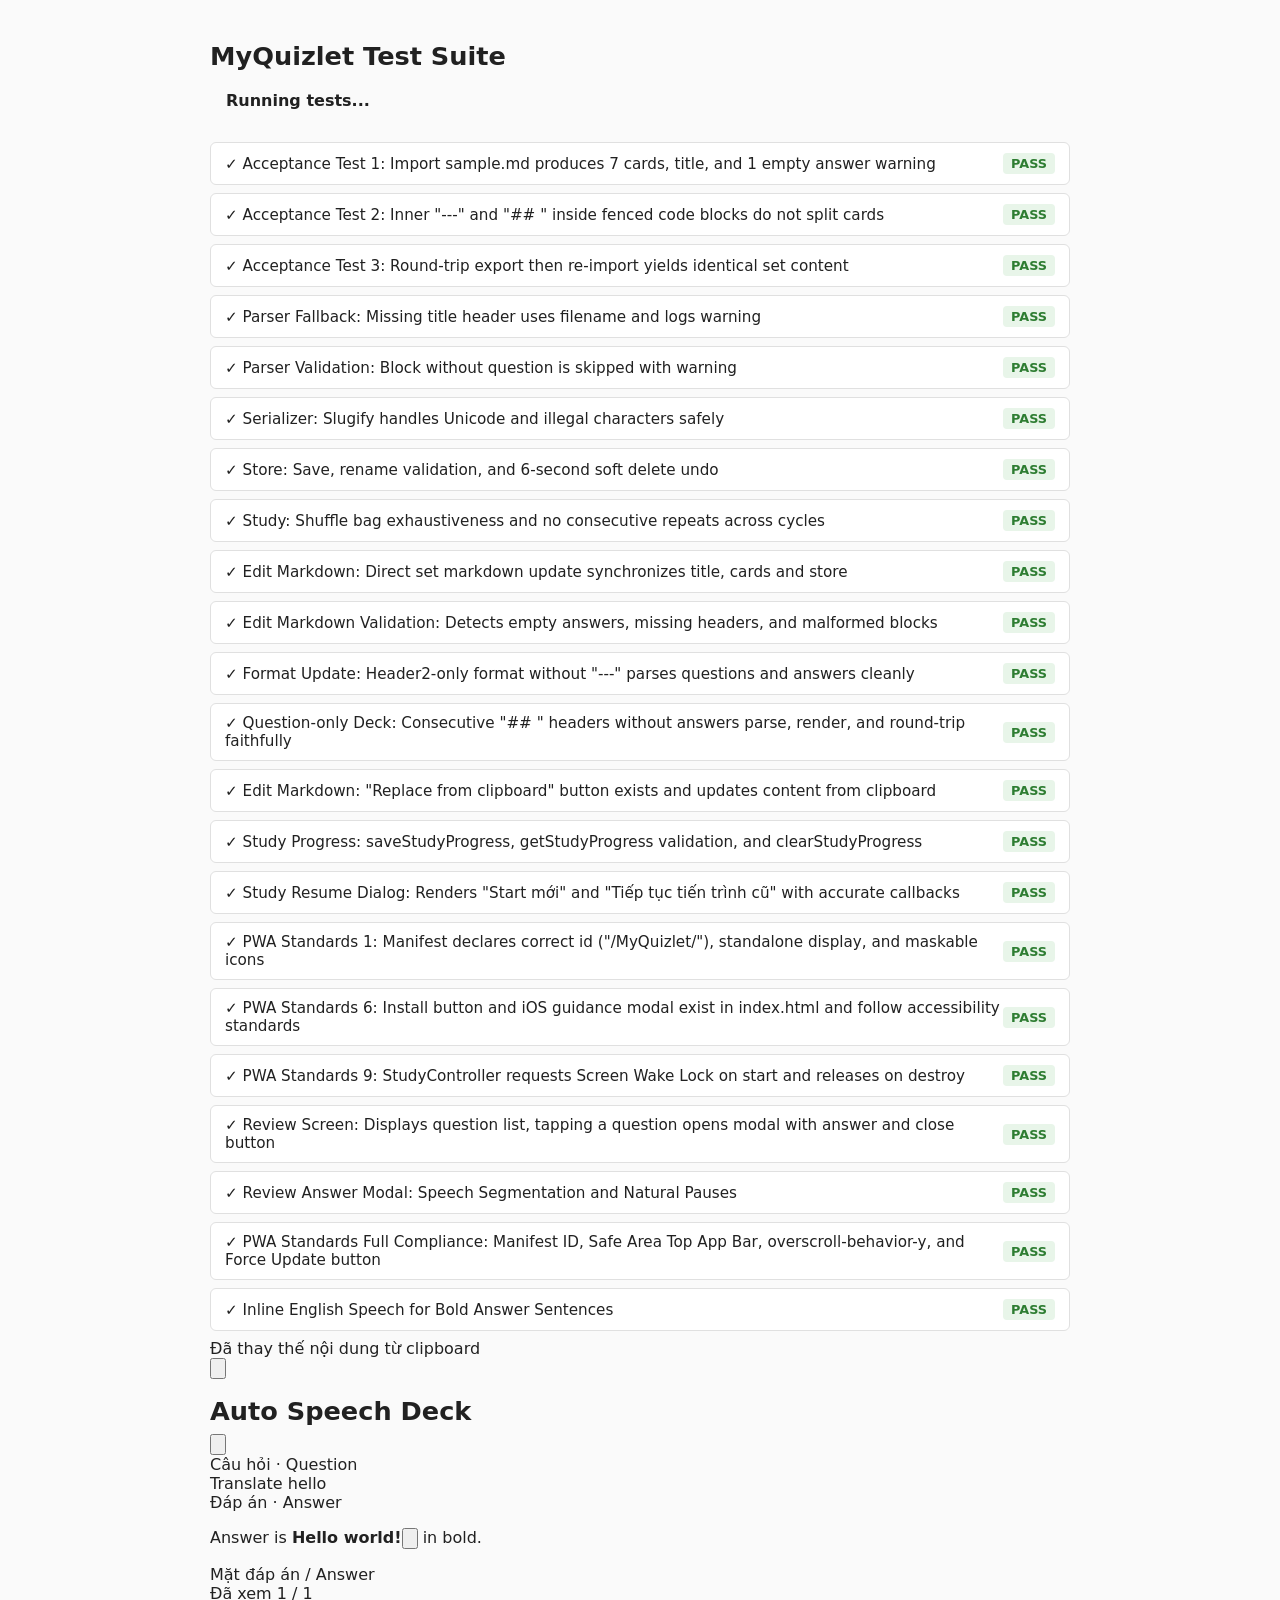
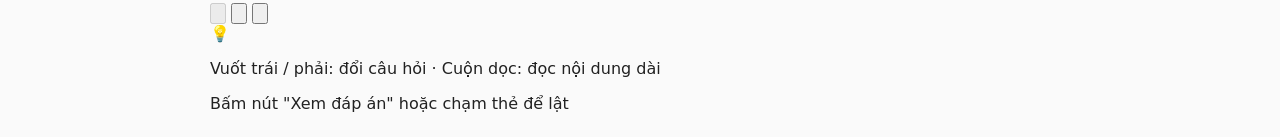
==== commit 1023816f: "feat: add automatic text-to-speech playback when flipping study cards to answer face" ====
--- a/tests.html
+++ b/tests.html
@@ -85,12 +85,7 @@
       import { serializeSet, slugify } from "./js/serializer.js";
       import { store } from "./js/store.js";
       import { renderCardFaceHTML } from "./js/render.js";
-      import {
-        ui,
-        parseSpeechSegments,
-        stopSpeech,
-        playInlineSpeech,
-      } from "./js/ui.js";
+      import { ui, parseSpeechSegments, stopSpeech, playInlineSpeech } from "./js/ui.js";
       import { StudyController } from "./js/study.js";
       import { App } from "./js/main.js";
 
@@ -1529,6 +1524,140 @@
           },
         );
 
+        // 23. StudyController: Auto-play Speech After 1s on Answer Flip
+        await runTest(
+          "StudyController: Auto-play Speech After 1s on Answer Flip",
+          async () => {
+            const container = document.createElement("div");
+            container.id = "test-study-container";
+            document.body.appendChild(container);
+
+            const testSet = {
+              id: "test-auto-speech-set",
+              title: "Auto Speech Deck",
+              allowAnswer: true,
+              cards: [
+                {
+                  id: "card-auto-1",
+                  q: "Translate hello",
+                  a: "Answer is **Hello world!** in bold.",
+                },
+              ],
+            };
+            store.saveSet(testSet);
+
+            const controller = new StudyController({
+              container,
+              onBack: () => {},
+              onShowSnackbar: () => {},
+            });
+            controller.start(testSet.id);
+
+            // Initially question face
+            console.assert(
+              controller.face === "q",
+              "Study session should start on question face ('q')",
+            );
+
+            // Mock SpeechSynthesis
+            let spokenUtterance = null;
+            let cancelCalled = false;
+            const originalSpeechSynth = window.speechSynthesis;
+            const mockSynth = {
+              speaking: false,
+              pending: false,
+              cancel: () => {
+                cancelCalled = true;
+                mockSynth.speaking = false;
+              },
+              speak: (utt) => {
+                spokenUtterance = utt;
+                mockSynth.speaking = true;
+                if (typeof utt.onstart === "function") {
+                  setTimeout(() => utt.onstart(), 5);
+                }
+              },
+              getVoices: () => [],
+            };
+
+            Object.defineProperty(window, "speechSynthesis", {
+              value: mockSynth,
+              configurable: true,
+              writable: true,
+            });
+
+            // Flip to answer face
+            controller.flipCard();
+            console.assert(
+              controller.face === "a",
+              "Controller face must be answer ('a')",
+            );
+            console.assert(
+              controller.autoSpeechTimeout !== null,
+              "autoSpeechTimeout should be scheduled after flipping to answer",
+            );
+
+            // Immediately (100ms) speech should NOT have fired yet (1s delay)
+            await new Promise((r) => setTimeout(r, 100));
+            console.assert(
+              spokenUtterance === null,
+              "Speech must not trigger before 1s delay has elapsed",
+            );
+
+            // Wait until after 1000ms delay has elapsed
+            await new Promise((r) => setTimeout(r, 1050));
+            console.assert(
+              spokenUtterance !== null,
+              "Speech should trigger automatically after 1s on answer face",
+            );
+            console.assert(
+              spokenUtterance.text.includes("Hello world!"),
+              "Spoken text must be the bold English sentence",
+            );
+            console.assert(
+              spokenUtterance.lang === "en-US",
+              "Spoken language must be en-US",
+            );
+            console.assert(
+              spokenUtterance.rate === 0.95,
+              "Spoken rate must be moderate 0.95",
+            );
+
+            // Test flip back: cancels speech immediately
+            cancelCalled = false;
+            controller.flipCard();
+            console.assert(
+              controller.face === "q",
+              "Flipping back must set face to 'q'",
+            );
+            console.assert(
+              cancelCalled,
+              "Flipping back must immediately call speechSynthesis.cancel",
+            );
+
+            // Test fast flip back before 1s: should abort timer
+            spokenUtterance = null;
+            controller.flipCard(); // to 'a'
+            await new Promise((r) => setTimeout(r, 200)); // wait only 200ms
+            controller.flipCard(); // back to 'q' before 1s
+            await new Promise((r) => setTimeout(r, 900)); // wait for remainder of 1s
+            console.assert(
+              spokenUtterance === null,
+              "Auto-speech must be cancelled if user flips back to question before 1s",
+            );
+
+            // Cleanup
+            controller.destroy();
+            container.remove();
+            store.deleteSet(testSet.id);
+            Object.defineProperty(window, "speechSynthesis", {
+              value: originalSpeechSynth,
+              configurable: true,
+              writable: true,
+            });
+          },
+        );
+
         // Update Summary
         summaryEl.textContent = `Completed ${passed + failed} tests: ${passed} Passed, ${failed} Failed.`;
         summaryEl.className = failed === 0 ? "summary pass" : "summary fail";
